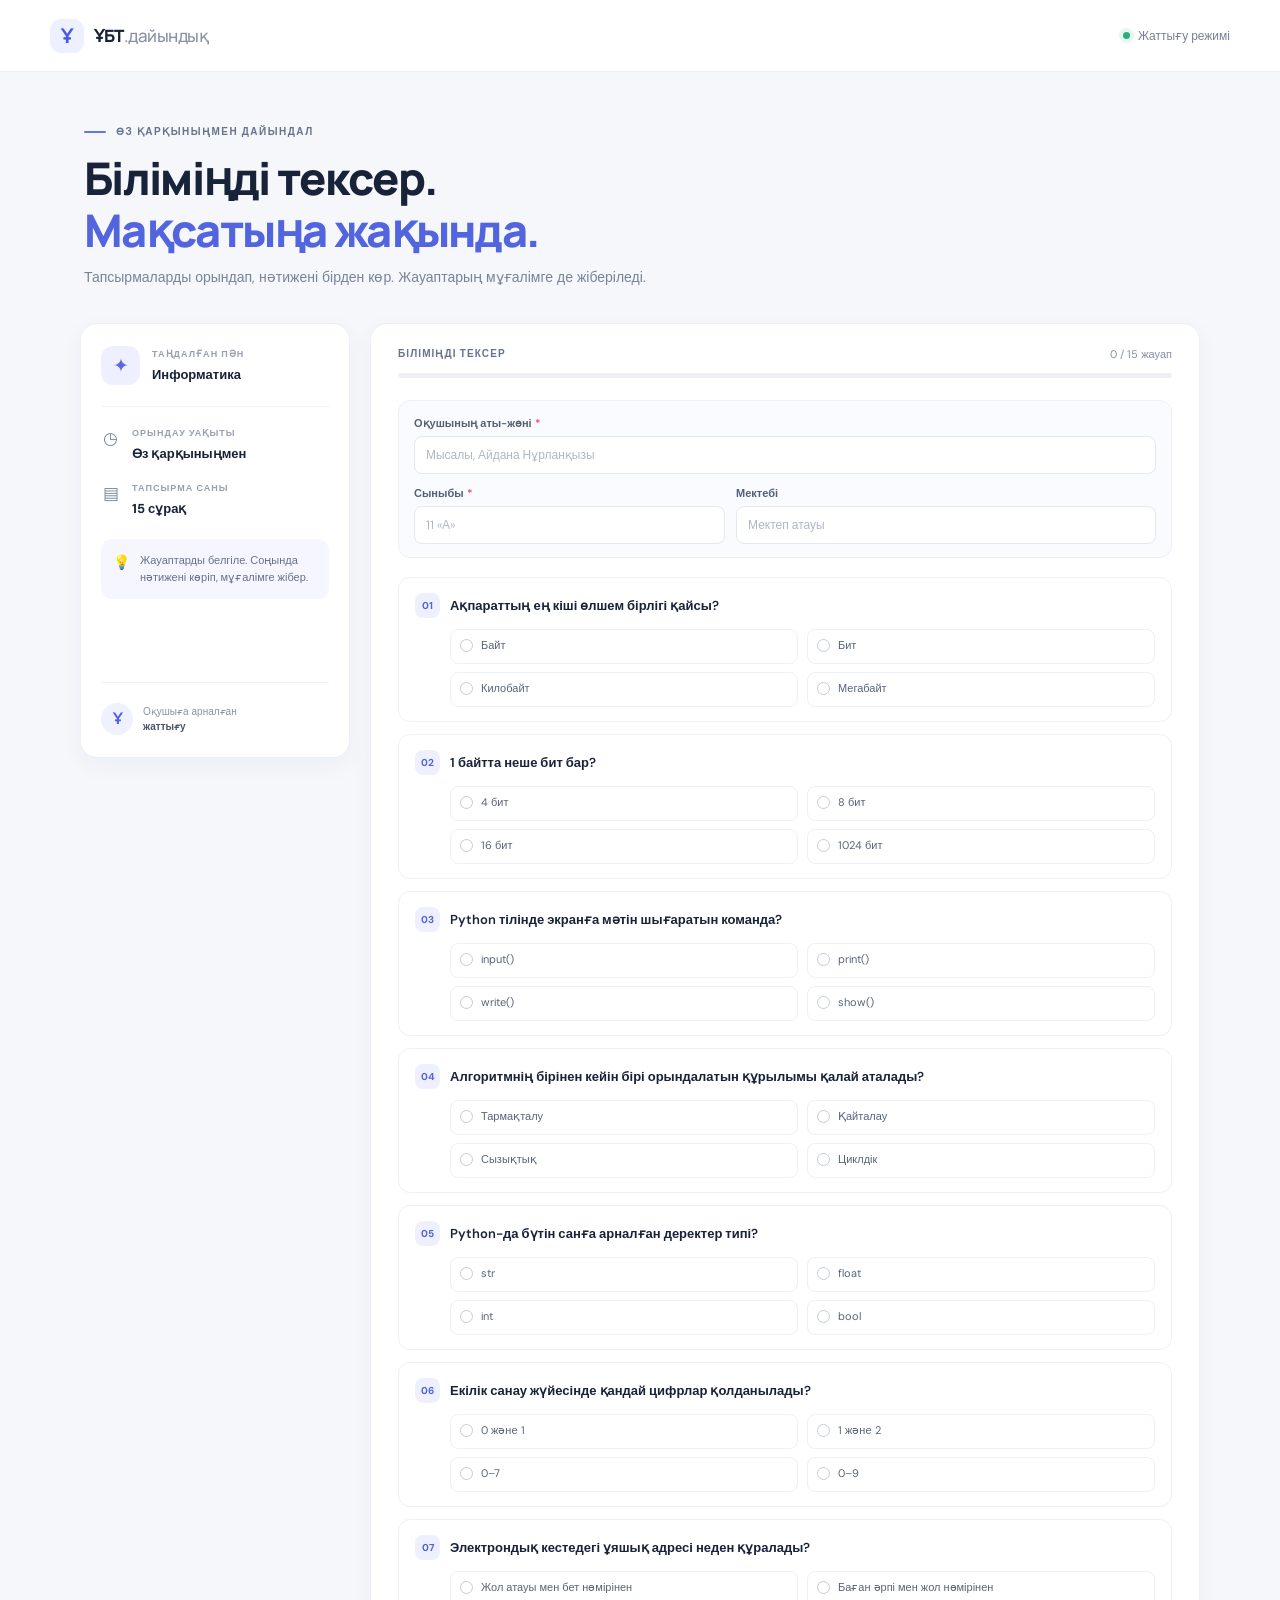
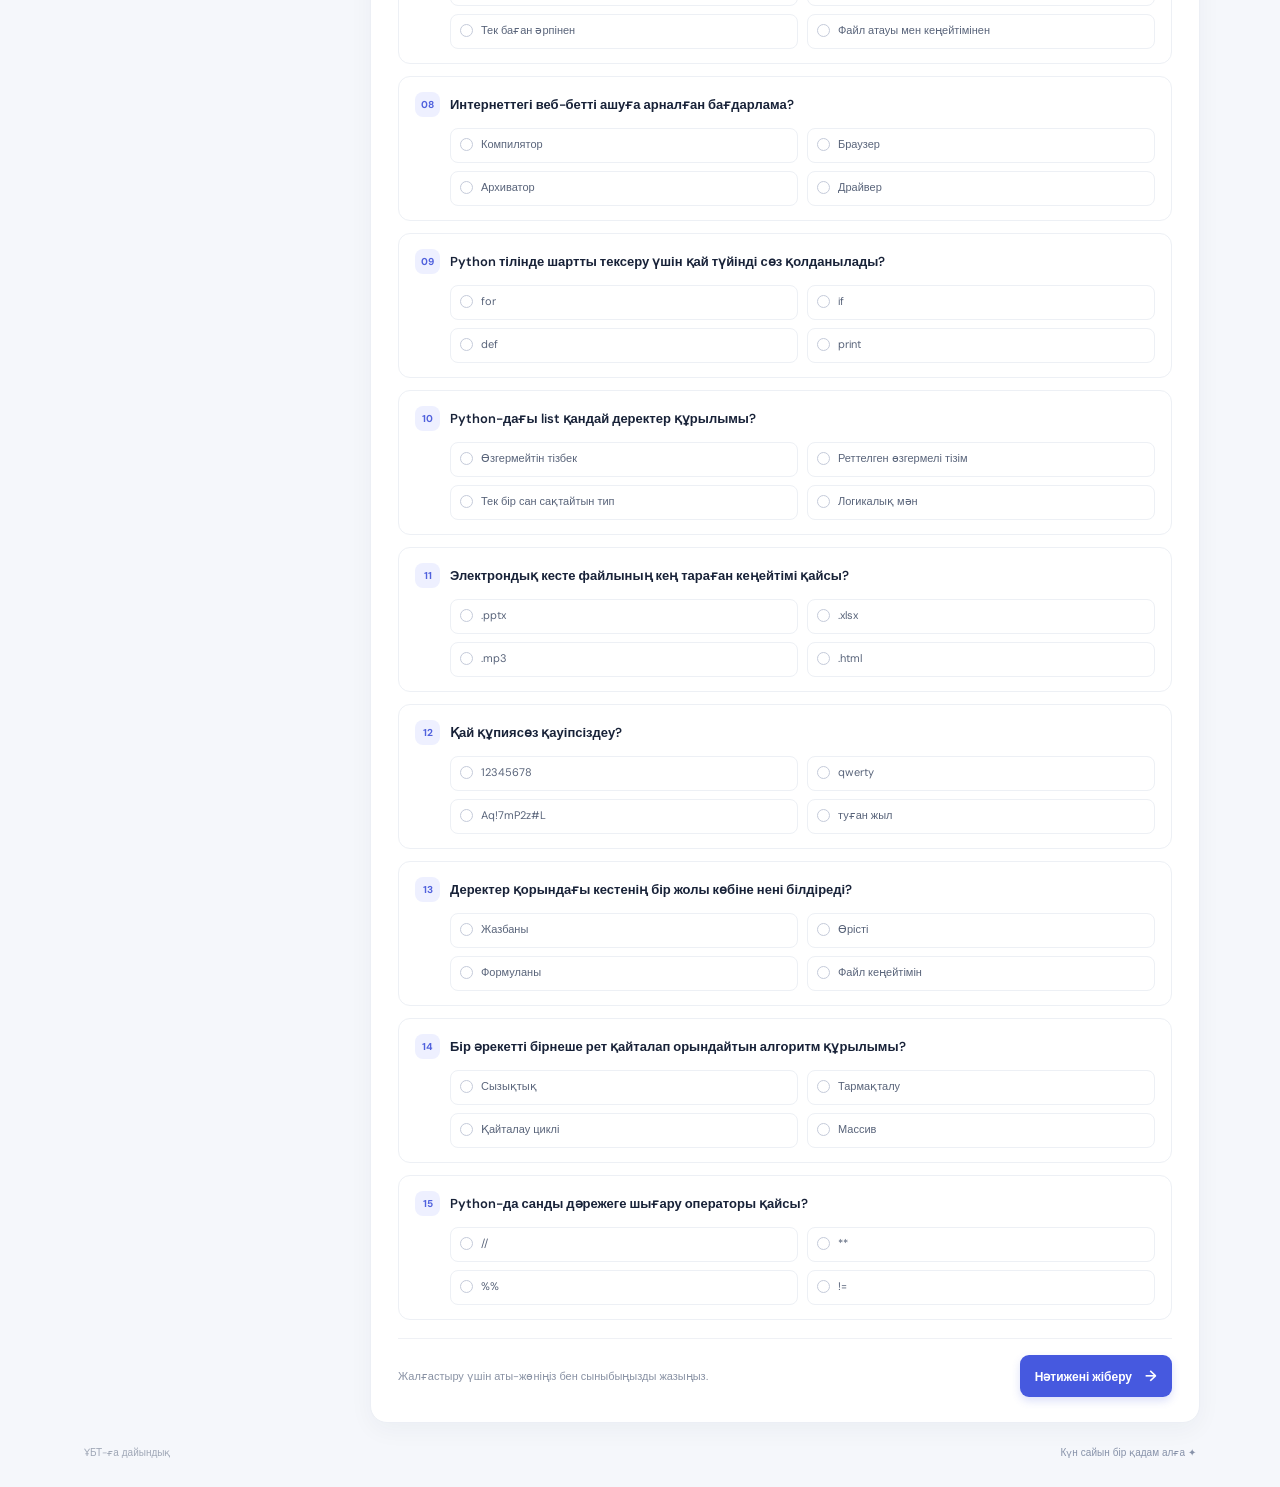
==== index.html @ e663b614 "Add files via upload" ====
<!doctype html>
<html lang="kk">
<head>
  <meta charset="utf-8">
  <meta name="viewport" content="width=device-width, initial-scale=1">
  <meta name="theme-color" content="#f5f7fb">
  <meta name="description" content="ҰБТ-ға дайындыққа арналған онлайн жаттығу">
  <title>ҰБТ | Дайындық жаттығуы</title>
  <link rel="stylesheet" href="style.css">
</head>
<body>
  <header class="topbar">
    <a class="brand" href="#top" aria-label="Басты бет">
      <span class="brand-mark">Ұ</span><span>ҰБТ<span class="brand-light">.дайындық</span></span>
    </a>
    <div class="topbar-right"><span class="live-dot"></span> Жаттығу режимі</div>
  </header>

  <main id="top" class="page-shell">
    <section class="intro">
      <div class="eyebrow"><span class="eyebrow-line"></span> ӨЗ ҚАРҚЫНЫҢМЕН ДАЙЫНДАЛ</div>
      <h1>Біліміңді тексер.<br><span>Мақсатыңа жақында.</span></h1>
      <p>Тапсырмаларды орындап, нәтижені бірден көр. Жауаптарың мұғалімге де жіберіледі.</p>
    </section>

    <section class="workspace" aria-label="ҰБТ жаттығуы">
      <aside class="side-card">
        <div class="side-heading"><span class="subject-icon">✦</span><div><span class="small-label">ТАҢДАЛҒАН ПӘН</span><strong>Информатика</strong></div></div>
        <div class="side-rule"></div>
        <div class="test-info"><span class="info-icon">◷</span><div><span class="small-label">ОРЫНДАУ УАҚЫТЫ</span><strong>Өз қарқыныңмен</strong></div></div>
        <div class="test-info"><span class="info-icon">▤</span><div><span class="small-label">ТАПСЫРМА САНЫ</span><strong><span id="question-count">8</span> сұрақ</strong></div></div>
        <div class="side-note"><span>💡</span><p>Жауаптарды белгіле. Соңында нәтижені көріп, мұғалімге жібер.</p></div>
        <div class="side-bottom"><span class="avatar">Ұ</span><span>Оқушыға арналған<br><b>жаттығу</b></span></div>
      </aside>

      <section class="quiz-card">
        <div class="card-topline"><span class="section-tag">БІЛІМІҢДІ ТЕКСЕР</span><span id="progress-label" class="progress-label">0 / 8 жауап</span></div>
        <div class="progress-track"><div id="progress-bar" class="progress-fill"></div></div>

        <div id="student-fields" class="student-fields">
          <label>Оқушының аты-жөні <span>*</span><input id="student-name" type="text" autocomplete="name" placeholder="Мысалы, Айдана Нұрланқызы" required></label>
          <div class="field-row">
            <label>Сыныбы <span>*</span><input id="student-class" type="text" placeholder="11 «А»" required></label>
            <label>Мектебі<input id="student-school" type="text" placeholder="Мектеп атауы"></label>
          </div>
        </div>

        <div id="questions" class="questions"></div>

        <!-- Spam honeypot: keep hidden from real visitors. -->
        <label class="honey" aria-hidden="true">Бұл өрісті толтырмаңыз<input id="website" type="text" tabindex="-1" autocomplete="off"></label>

        <div id="submit-area" class="submit-area">
          <p id="form-message" class="form-message" role="status">Жалғастыру үшін аты-жөніңіз бен сыныбыңызды жазыңыз.</p>
          <button id="submit-button" class="submit-button" type="button">Нәтижені жіберу <span>→</span></button>
        </div>
        <div id="result" class="result" hidden></div>
      </section>
    </section>
    <footer><span>ҰБТ-ға дайындық</span><span>Күн сайын бір қадам алға ✦</span></footer>
  </main>
  <script src="app.js"></script>
</body>
</html>
---- style.css ----
@import url('https://fonts.googleapis.com/css2?family=DM+Sans:wght@400;500;600;700&family=Manrope:wght@400;500;600;700;800&display=swap');
:root{--ink:#182238;--muted:#788298;--blue:#4659df;--blue-dark:#3548c8;--line:#e8ebf2;--paper:#fff;--bg:#f5f7fb;--green:#14865e;--red:#d2505a}
*{box-sizing:border-box}html{scroll-behavior:smooth}body{margin:0;background:var(--bg);color:var(--ink);font-family:'DM Sans',Arial,sans-serif;font-size:14px}.topbar{height:72px;padding:0 max(30px,calc((100% - 1180px)/2));display:flex;align-items:center;justify-content:space-between;background:#fff;border-bottom:1px solid #edf0f5}.brand{display:flex;align-items:center;gap:10px;color:var(--ink);text-decoration:none;font:800 17px Manrope,sans-serif;letter-spacing:-.5px}.brand-mark{width:34px;height:34px;display:grid;place-items:center;border-radius:11px;background:#edf0ff;color:var(--blue);font-size:19px}.brand-light{font-weight:500;color:#8790a3}.topbar-right{color:#778197;font-size:12px;display:flex;align-items:center;gap:8px}.live-dot{height:7px;width:7px;border-radius:50%;background:#28af7d;box-shadow:0 0 0 4px #e7f7f0}.page-shell{max-width:1180px;margin:0 auto;padding:53px 30px 28px}.intro{margin:0 0 35px 4px}.eyebrow{font-size:10px;font-weight:700;letter-spacing:1.5px;color:#66738d;display:flex;align-items:center;gap:10px}.eyebrow-line{height:2px;width:22px;background:#6674e8;border-radius:3px}.intro h1{font:800 clamp(31px,4vw,45px)/1.15 Manrope,Arial,sans-serif;letter-spacing:-1.7px;margin:15px 0 9px}.intro h1 span{color:#5364df}.intro p{color:#798398;font-size:14px;margin:0;line-height:1.6}.workspace{display:grid;grid-template-columns:270px minmax(0,1fr);gap:20px;align-items:start}.side-card,.quiz-card{background:var(--paper);border:1px solid #eceff5;border-radius:17px;box-shadow:0 7px 24px rgba(27,41,74,.045)}.side-card{padding:22px 20px;min-height:435px;display:flex;flex-direction:column}.side-heading,.test-info{display:flex;align-items:center;gap:12px}.subject-icon{width:39px;height:39px;background:#eef0ff;color:#5868e6;display:grid;place-items:center;border-radius:12px;font-size:19px}.small-label{display:block;color:#96a0b2;font-size:9px;font-weight:700;letter-spacing:1.05px;margin-bottom:5px}.side-heading strong,.test-info strong{font-size:13px;font-weight:700}.side-rule{height:1px;background:#eff1f6;margin:21px 0 20px}.test-info{margin:0 0 20px;align-items:flex-start}.info-icon{width:19px;text-align:center;color:#7b88a2;font-size:17px}.side-note{display:flex;gap:10px;padding:13px 12px;margin-top:2px;background:#f5f6ff;border-radius:11px;color:#68718b;font-size:11px;line-height:1.55}.side-note span{font-size:14px}.side-note p{margin:0}.side-bottom{margin-top:auto;padding-top:20px;border-top:1px solid #eff1f6;display:flex;gap:10px;align-items:center;color:#8992a4;font-size:10px;line-height:1.5}.side-bottom b{color:#49536a;font-weight:600}.avatar{height:32px;width:32px;border-radius:50%;display:grid;place-items:center;background:#eff1ff;color:#5262df;font-weight:700;font-size:15px}.quiz-card{padding:23px 27px 25px}.card-topline{display:flex;justify-content:space-between;align-items:center;margin-bottom:12px}.section-tag{font-size:10px;letter-spacing:1.1px;font-weight:700;color:#66738d}.progress-label{font-size:11px;color:#8490a5}.progress-track{height:5px;border-radius:5px;background:#eef0f5;overflow:hidden;margin-bottom:22px}.progress-fill{height:100%;width:0;background:linear-gradient(90deg,#5365e5,#8d72ee);border-radius:5px;transition:width .25s ease}.student-fields{background:#fafbfe;border:1px solid #edf0f6;border-radius:12px;padding:15px 15px 13px;margin-bottom:19px;display:grid;gap:12px}.student-fields label{color:#546078;font-size:11px;font-weight:600}.student-fields label span{color:#de5362}.student-fields input{display:block;width:100%;margin-top:6px;border:1px solid #e4e8f0;border-radius:8px;background:white;padding:10px 11px;outline:none;color:var(--ink);font:12px 'DM Sans',Arial,sans-serif}.student-fields input:focus{border-color:#7e8beb;box-shadow:0 0 0 3px #eef0ff}.student-fields input::placeholder{color:#b0b7c4}.field-row{display:grid;grid-template-columns:1fr 1.35fr;gap:11px}.questions{display:grid;gap:12px}.question{border:1px solid #edf0f5;border-radius:12px;padding:15px 16px 14px;transition:border-color .16s,background .16s}.question:hover{border-color:#dce1ee}.question-head{display:flex;gap:10px;align-items:flex-start;margin-bottom:11px}.question-number{flex:0 0 25px;height:25px;border-radius:8px;background:#eef0ff;color:#5061dd;display:grid;place-items:center;font-size:10px;font-weight:700}.question-text{font-size:13px;font-weight:600;line-height:1.5;padding-top:3px}.options{display:grid;grid-template-columns:1fr 1fr;gap:8px 9px;padding-left:35px}.option{display:flex;gap:8px;align-items:flex-start;padding:8px 9px;border:1px solid #edf0f5;border-radius:8px;cursor:pointer;color:#59647a;font-size:11px;line-height:1.4;min-height:35px;transition:all .15s}.option:hover{background:#f8f9ff;border-color:#cdd3f6}.option input{appearance:none;flex:0 0 13px;width:13px;height:13px;margin:1px 0 0;border:1.5px solid #c5cbda;border-radius:50%;background:white}.option input:checked{border:4px solid #5869e3}.option:has(input:checked){color:#3546b6;background:#f3f4ff;border-color:#bfc7ff}.question.correct{border-color:#a8dbc7;background:#fbfffd}.question.wrong{border-color:#efb7bb;background:#fffdfd}.option.correct-option{border-color:#8fd0b4;background:#f0fbf6;color:#14724f}.option.wrong-option{border-color:#e8a8ad;background:#fff4f5;color:#a53c47}.explanation{padding:9px 10px;margin:10px 0 0 35px;background:#f7f8fc;border-radius:8px;color:#6a7488;font-size:11px;line-height:1.5}.submit-area{margin-top:18px;padding-top:16px;border-top:1px solid #eff1f5;display:flex;align-items:center;justify-content:space-between;gap:12px}.form-message{margin:0;color:#8992a4;font-size:11px;line-height:1.5}.form-message.error{color:var(--red)}.form-message.success{color:var(--green)}.submit-button{flex:0 0 auto;border:0;border-radius:9px;background:var(--blue);color:#fff;padding:11px 15px;font:600 12px 'DM Sans',sans-serif;cursor:pointer;box-shadow:0 4px 9px #4659df30;transition:background .15s,transform .15s}.submit-button:hover{background:var(--blue-dark);transform:translateY(-1px)}.submit-button:disabled{opacity:.55;cursor:wait;transform:none}.submit-button span{font-size:15px;margin-left:10px}.result{margin-top:18px;padding:18px;border-radius:12px;background:#f5f6ff;border:1px solid #e1e4ff}.result h2{margin:0 0 5px;font:700 17px Manrope,sans-serif}.result p{margin:0;color:#747f95;font-size:12px;line-height:1.6}.result-score{font:800 28px Manrope,sans-serif;color:#4c5ddd;margin:8px 0}.result-note{margin-top:12px!important}.honey{position:absolute;left:-10000px;width:1px;height:1px;overflow:hidden}footer{display:flex;justify-content:space-between;color:#a0a8b7;font-size:10px;padding:23px 4px 0}footer span:last-child{color:#8792a9}
@media(max-width:800px){.page-shell{padding:37px 20px 24px}.workspace{grid-template-columns:1fr}.side-card{min-height:0;display:grid;grid-template-columns:1fr 1fr;gap:14px;padding:17px}.side-heading{grid-column:1/-1}.side-rule,.side-note,.side-bottom{display:none}.test-info{margin:0}.quiz-card{padding:20px}}
@media(max-width:520px){.topbar{height:62px;padding:0 18px}.brand{font-size:15px}.topbar-right{font-size:10px}.page-shell{padding:31px 14px 20px}.intro{margin:0 2px 25px}.intro h1{font-size:34px}.intro p{font-size:12px}.workspace{gap:13px}.side-card{padding:14px;gap:11px}.small-label{font-size:8px}.side-heading strong,.test-info strong{font-size:11px}.quiz-card{padding:17px 14px}.student-fields{padding:12px}.field-row{grid-template-columns:1fr 1fr}.question{padding:12px}.question-text{font-size:12px}.options{grid-template-columns:1fr;padding-left:0}.option{min-height:32px}.submit-area{align-items:stretch;flex-direction:column}.submit-button{width:100%}footer{font-size:9px}}
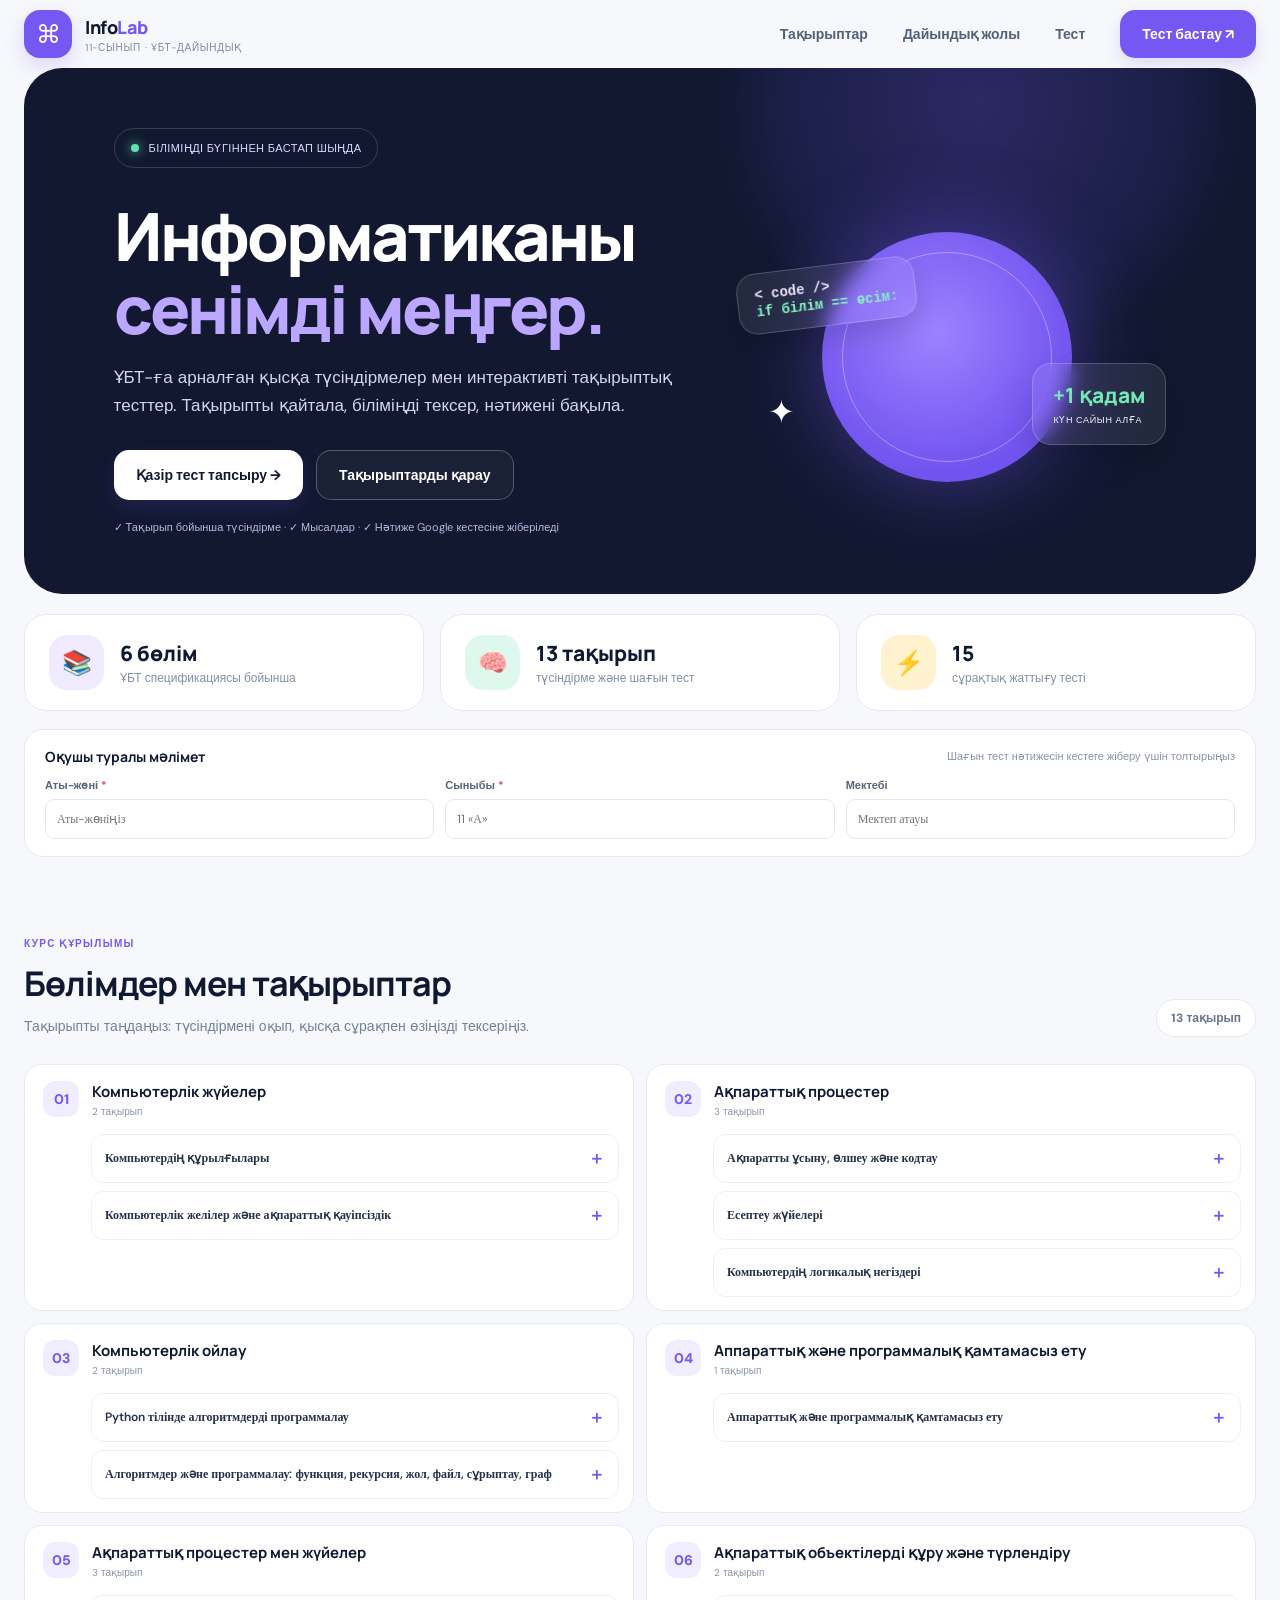
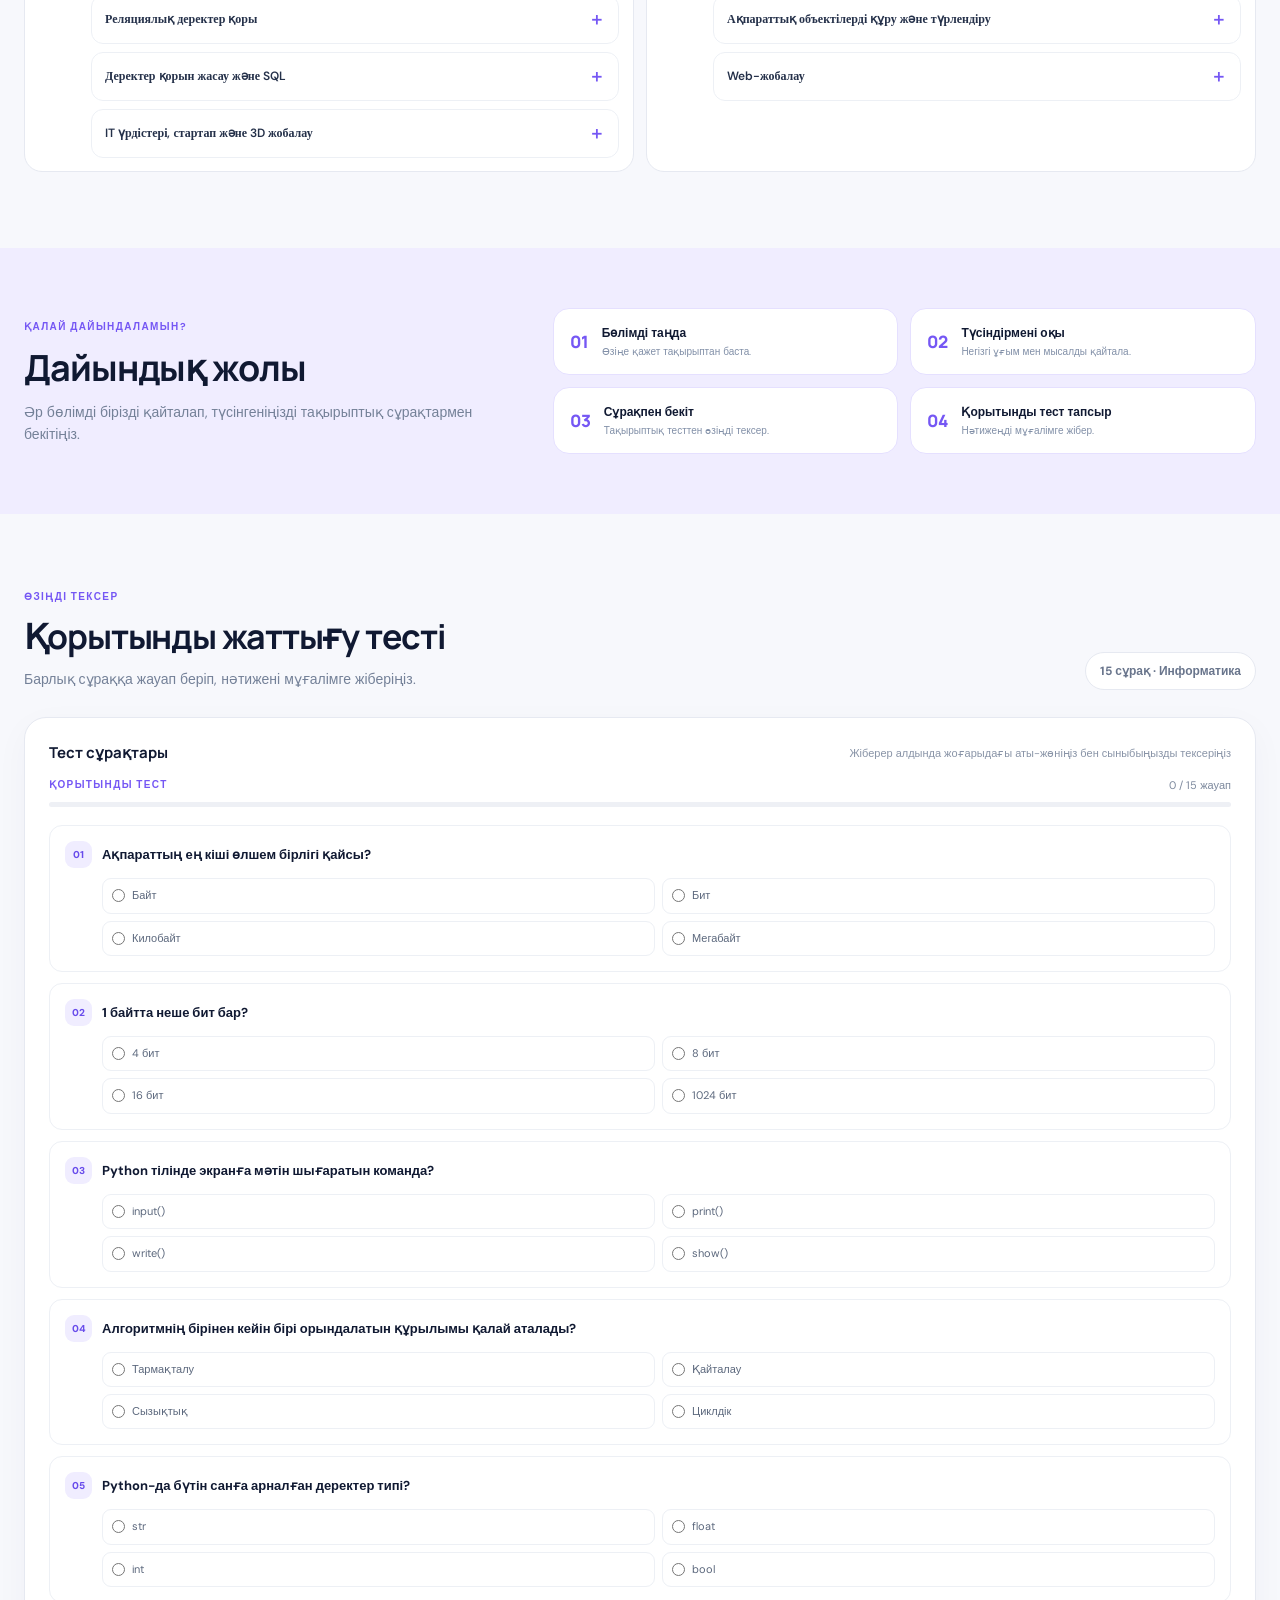
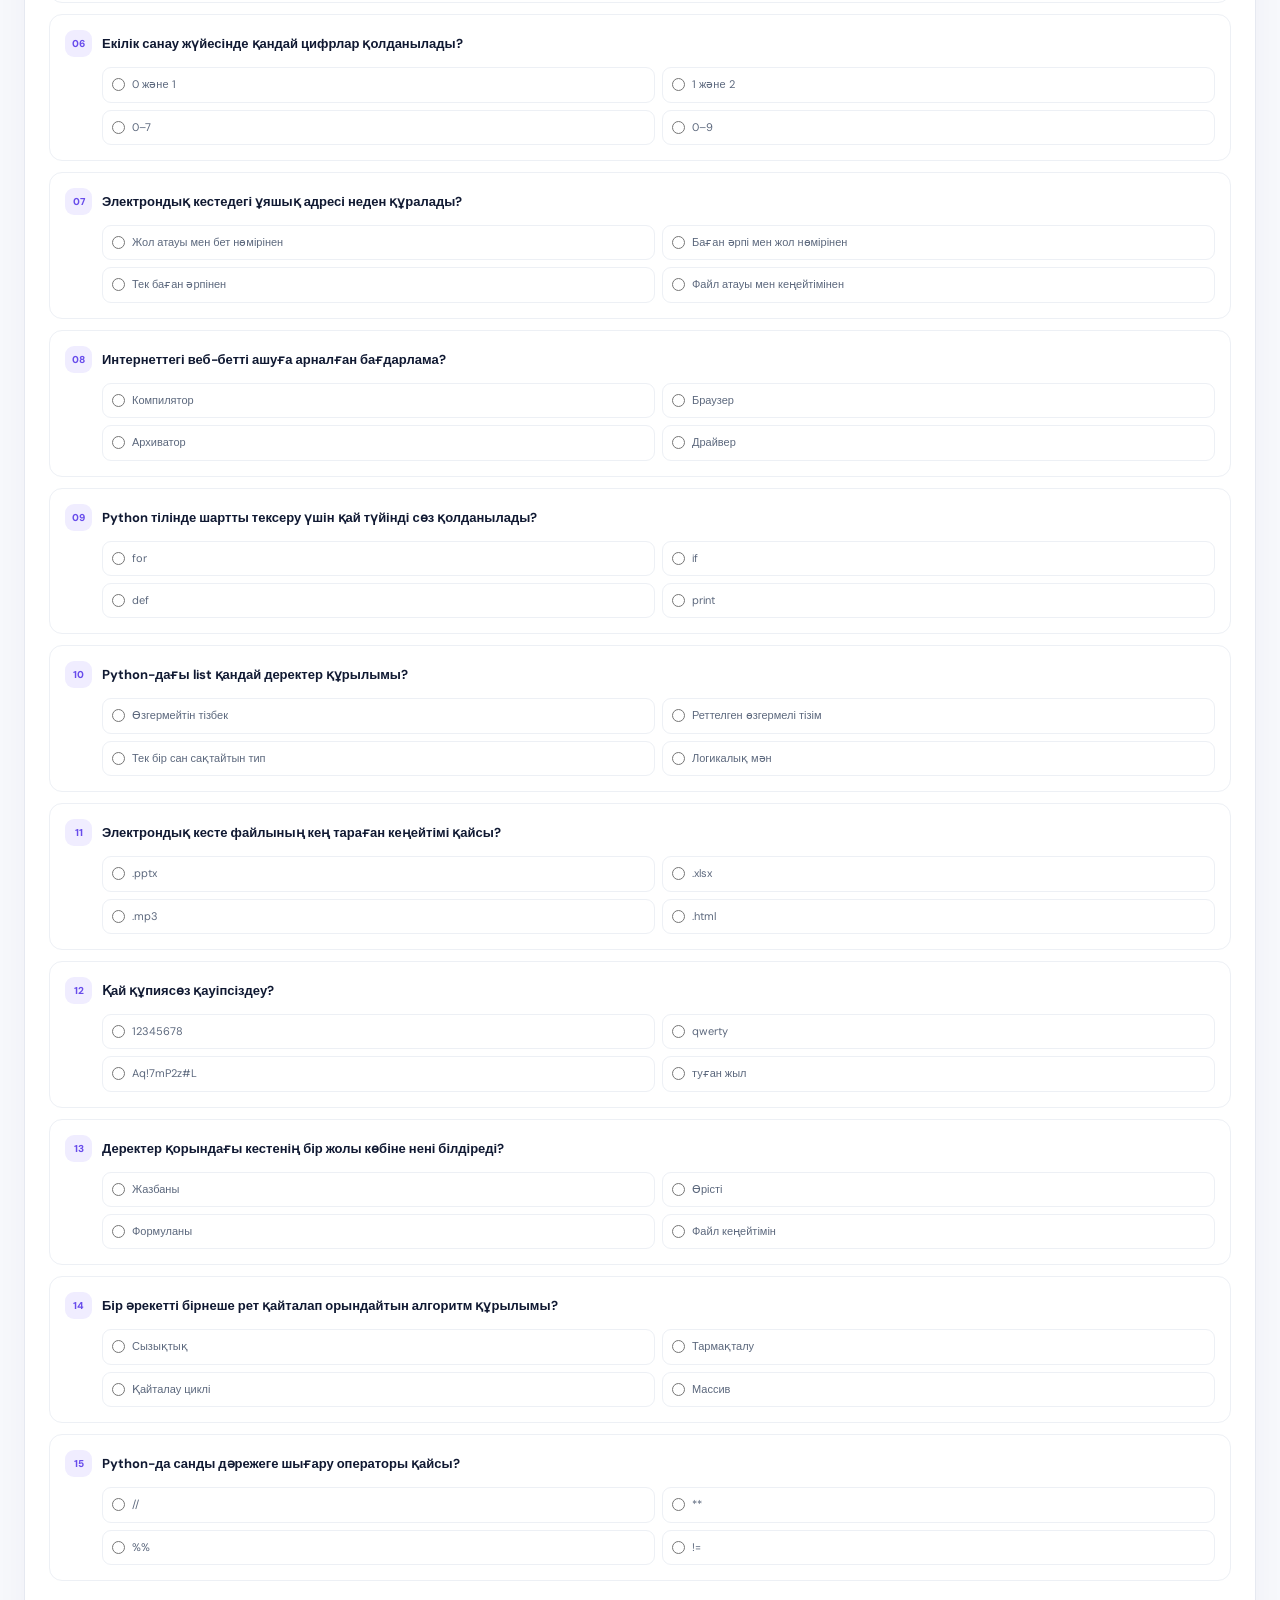
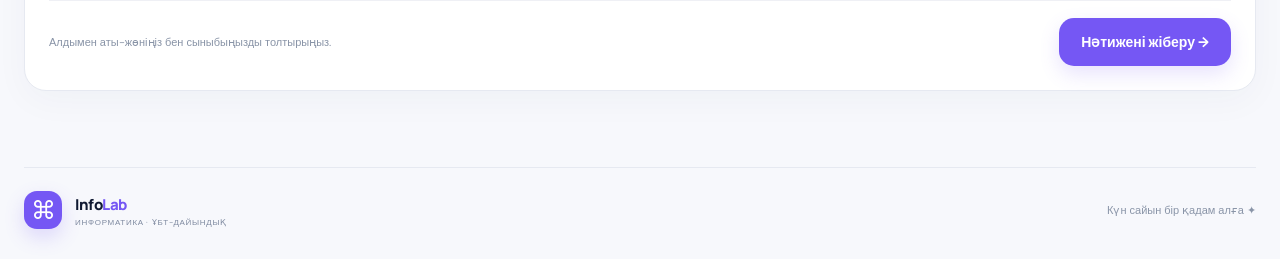
==== commit 72b6d748: "Add files via upload" ====
--- a/index.html
+++ b/index.html
@@ -1,64 +1,45 @@
 <!doctype html>
 <html lang="kk">
 <head>
-  <meta charset="utf-8">
-  <meta name="viewport" content="width=device-width, initial-scale=1">
-  <meta name="theme-color" content="#f5f7fb">
-  <meta name="description" content="ҰБТ-ға дайындыққа арналған онлайн жаттығу">
-  <title>ҰБТ | Дайындық жаттығуы</title>
-  <link rel="stylesheet" href="style.css">
+  <meta charset="utf-8"><meta name="viewport" content="width=device-width, initial-scale=1">
+  <meta name="theme-color" content="#f7f8fc"><meta name="description" content="Информатика пәнінен ҰБТ-ға дайындық">
+  <title>InfoLab — Информатика ҰБТ</title><link rel="stylesheet" href="style.css">
 </head>
 <body>
-  <header class="topbar">
-    <a class="brand" href="#top" aria-label="Басты бет">
-      <span class="brand-mark">Ұ</span><span>ҰБТ<span class="brand-light">.дайындық</span></span>
-    </a>
-    <div class="topbar-right"><span class="live-dot"></span> Жаттығу режимі</div>
+  <header class="header" id="top">
+    <a class="brand" href="#top"><span class="brand-icon">⌘</span><span><b>Info<span>Lab</span></b><small>11-СЫНЫП · ҰБТ-ДАЙЫНДЫҚ</small></span></a>
+    <nav><a href="#topics">Тақырыптар</a><a href="#path">Дайындық жолы</a><a href="#test">Тест</a><a class="nav-cta" href="#test">Тест бастау ↗</a></nav>
+    <button class="menu-toggle" id="menu-toggle" aria-label="Мәзірді ашу">☰</button>
   </header>
 
-  <main id="top" class="page-shell">
-    <section class="intro">
-      <div class="eyebrow"><span class="eyebrow-line"></span> ӨЗ ҚАРҚЫНЫҢМЕН ДАЙЫНДАЛ</div>
-      <h1>Біліміңді тексер.<br><span>Мақсатыңа жақында.</span></h1>
-      <p>Тапсырмаларды орындап, нәтижені бірден көр. Жауаптарың мұғалімге де жіберіледі.</p>
+  <main>
+    <section class="hero wrap">
+      <div class="hero-copy"><span class="badge"><i></i> БІЛІМІҢДІ БҮГІННЕН БАСТАП ШЫҢДА</span>
+        <h1>Информатиканы<br><em>сенімді меңгер.</em></h1>
+        <p>ҰБТ-ға арналған қысқа түсіндірмелер мен интерактивті тақырыптық тесттер. Тақырыпты қайтала, біліміңді тексер, нәтижені бақыла.</p>
+        <div class="hero-actions"><a class="button primary" href="#test">Қазір тест тапсыру →</a><a class="button secondary" href="#topics">Тақырыптарды қарау</a></div>
+        <div class="hero-notes">✓ Тақырып бойынша түсіндірме · ✓ Мысалдар · ✓ Нәтиже Google кестесіне жіберіледі</div>
+      </div>
+      <div class="hero-art" aria-hidden="true"><div class="orbit"></div><div class="code-chip">&lt; code /&gt;<br><span>if білім == өсім:</span></div><div class="step-chip"><b>+1 қадам</b><small>КҮН САЙЫН АЛҒА</small></div><div class="spark">✦</div></div>
     </section>
 
-    <section class="workspace" aria-label="ҰБТ жаттығуы">
-      <aside class="side-card">
-        <div class="side-heading"><span class="subject-icon">✦</span><div><span class="small-label">ТАҢДАЛҒАН ПӘН</span><strong>Информатика</strong></div></div>
-        <div class="side-rule"></div>
-        <div class="test-info"><span class="info-icon">◷</span><div><span class="small-label">ОРЫНДАУ УАҚЫТЫ</span><strong>Өз қарқыныңмен</strong></div></div>
-        <div class="test-info"><span class="info-icon">▤</span><div><span class="small-label">ТАПСЫРМА САНЫ</span><strong><span id="question-count">8</span> сұрақ</strong></div></div>
-        <div class="side-note"><span>💡</span><p>Жауаптарды белгіле. Соңында нәтижені көріп, мұғалімге жібер.</p></div>
-        <div class="side-bottom"><span class="avatar">Ұ</span><span>Оқушыға арналған<br><b>жаттығу</b></span></div>
-      </aside>
+    <section class="stats wrap" aria-label="Курс туралы"><div class="stat"><span class="stat-icon violet">📚</span><div><b>6 бөлім</b><small>ҰБТ спецификациясы бойынша</small></div></div><div class="stat"><span class="stat-icon green">🧠</span><div><b>13 тақырып</b><small>түсіндірме және шағын тест</small></div></div><div class="stat"><span class="stat-icon yellow">⚡</span><div><b id="question-count">15</b><small>сұрақтық жаттығу тесті</small></div></div></section>
 
-      <section class="quiz-card">
-        <div class="card-topline"><span class="section-tag">БІЛІМІҢДІ ТЕКСЕР</span><span id="progress-label" class="progress-label">0 / 8 жауап</span></div>
-        <div class="progress-track"><div id="progress-bar" class="progress-fill"></div></div>
+    <section class="student-strip wrap"><div class="student-strip-head"><b>Оқушы туралы мәлімет</b><span>Шағын тест нәтижесін кестеге жіберу үшін толтырыңыз</span></div><div id="student-fields" class="student-fields"><label>Аты-жөні <i>*</i><input id="student-name" type="text" placeholder="Аты-жөніңіз"></label><label>Сыныбы <i>*</i><input id="student-class" type="text" placeholder="11 «А»"></label><label>Мектебі<input id="student-school" type="text" placeholder="Мектеп атауы"></label></div></section>
 
-        <div id="student-fields" class="student-fields">
-          <label>Оқушының аты-жөні <span>*</span><input id="student-name" type="text" autocomplete="name" placeholder="Мысалы, Айдана Нұрланқызы" required></label>
-          <div class="field-row">
-            <label>Сыныбы <span>*</span><input id="student-class" type="text" placeholder="11 «А»" required></label>
-            <label>Мектебі<input id="student-school" type="text" placeholder="Мектеп атауы"></label>
-          </div>
-        </div>
+    <section class="section wrap" id="topics"><div class="section-head"><div><span class="kicker">КУРС ҚҰРЫЛЫМЫ</span><h2>Бөлімдер мен тақырыптар</h2><p>Тақырыпты таңдаңыз: түсіндірмені оқып, қысқа сұрақпен өзіңізді тексеріңіз.</p></div><span class="topic-count">13 тақырып</span></div><div id="topic-list" class="topic-list"></div></section>
 
-        <div id="questions" class="questions"></div>
+    <section class="path-section" id="path"><div class="wrap path-inner"><div><span class="kicker">ҚАЛАЙ ДАЙЫНДАЛАМЫН?</span><h2>Дайындық жолы</h2><p>Әр бөлімді бірізді қайталап, түсінгеніңізді тақырыптық сұрақтармен бекітіңіз.</p></div><ol class="path-steps"><li><b>01</b><span><strong>Бөлімді таңда</strong><small>Өзіңе қажет тақырыптан баста.</small></span></li><li><b>02</b><span><strong>Түсіндірмені оқы</strong><small>Негізгі ұғым мен мысалды қайтала.</small></span></li><li><b>03</b><span><strong>Сұрақпен бекіт</strong><small>Тақырыптық тесттен өзіңді тексер.</small></span></li><li><b>04</b><span><strong>Қорытынды тест тапсыр</strong><small>Нәтижеңді мұғалімге жібер.</small></span></li></ol></div></section>
 
-        <!-- Spam honeypot: keep hidden from real visitors. -->
-        <label class="honey" aria-hidden="true">Бұл өрісті толтырмаңыз<input id="website" type="text" tabindex="-1" autocomplete="off"></label>
-
-        <div id="submit-area" class="submit-area">
-          <p id="form-message" class="form-message" role="status">Жалғастыру үшін аты-жөніңіз бен сыныбыңызды жазыңыз.</p>
-          <button id="submit-button" class="submit-button" type="button">Нәтижені жіберу <span>→</span></button>
-        </div>
-        <div id="result" class="result" hidden></div>
-      </section>
+    <section class="section wrap test-section" id="test"><div class="section-head"><div><span class="kicker">ӨЗІҢДІ ТЕКСЕР</span><h2>Қорытынды жаттығу тесті</h2><p>Барлық сұраққа жауап беріп, нәтижені мұғалімге жіберіңіз.</p></div><span class="topic-count">15 сұрақ · Информатика</span></div>
+      <div class="quiz-card"><div class="quiz-top"><b>Тест сұрақтары</b><span>Жіберер алдында жоғарыдағы аты-жөніңіз бен сыныбыңызды тексеріңіз</span></div>
+        <div class="quiz-meta"><span class="kicker">ҚОРЫТЫНДЫ ТЕСТ</span><span id="progress-label" class="progress-label">0 / 15 жауап</span></div><div class="progress-track"><div id="progress-bar" class="progress-fill"></div></div>
+        <div id="questions" class="questions"></div><label class="honey" aria-hidden="true">Leave empty<input id="website" type="text" tabindex="-1" autocomplete="off"></label>
+        <div id="submit-area" class="submit-area"><p id="form-message" class="form-message" role="status">Алдымен аты-жөніңіз бен сыныбыңызды толтырыңыз.</p><button id="submit-button" class="button primary" type="button">Нәтижені жіберу →</button></div><div id="result" class="result" hidden></div>
+      </div>
     </section>
-    <footer><span>ҰБТ-ға дайындық</span><span>Күн сайын бір қадам алға ✦</span></footer>
   </main>
-  <script src="app.js"></script>
+  <footer class="wrap footer"><a class="brand" href="#top"><span class="brand-icon">⌘</span><span><b>Info<span>Lab</span></b><small>ИНФОРМАТИКА · ҰБТ-ДАЙЫНДЫҚ</small></span></a><span>Күн сайын бір қадам алға ✦</span></footer>
+  <script src="app.js"></script><script src="topics.js"></script>
 </body>
 </html>
--- a/style.css
+++ b/style.css
@@ -1,5 +1,6 @@
 @import url('https://fonts.googleapis.com/css2?family=DM+Sans:wght@400;500;600;700&family=Manrope:wght@400;500;600;700;800&display=swap');
-:root{--ink:#182238;--muted:#788298;--blue:#4659df;--blue-dark:#3548c8;--line:#e8ebf2;--paper:#fff;--bg:#f5f7fb;--green:#14865e;--red:#d2505a}
-*{box-sizing:border-box}html{scroll-behavior:smooth}body{margin:0;background:var(--bg);color:var(--ink);font-family:'DM Sans',Arial,sans-serif;font-size:14px}.topbar{height:72px;padding:0 max(30px,calc((100% - 1180px)/2));display:flex;align-items:center;justify-content:space-between;background:#fff;border-bottom:1px solid #edf0f5}.brand{display:flex;align-items:center;gap:10px;color:var(--ink);text-decoration:none;font:800 17px Manrope,sans-serif;letter-spacing:-.5px}.brand-mark{width:34px;height:34px;display:grid;place-items:center;border-radius:11px;background:#edf0ff;color:var(--blue);font-size:19px}.brand-light{font-weight:500;color:#8790a3}.topbar-right{color:#778197;font-size:12px;display:flex;align-items:center;gap:8px}.live-dot{height:7px;width:7px;border-radius:50%;background:#28af7d;box-shadow:0 0 0 4px #e7f7f0}.page-shell{max-width:1180px;margin:0 auto;padding:53px 30px 28px}.intro{margin:0 0 35px 4px}.eyebrow{font-size:10px;font-weight:700;letter-spacing:1.5px;color:#66738d;display:flex;align-items:center;gap:10px}.eyebrow-line{height:2px;width:22px;background:#6674e8;border-radius:3px}.intro h1{font:800 clamp(31px,4vw,45px)/1.15 Manrope,Arial,sans-serif;letter-spacing:-1.7px;margin:15px 0 9px}.intro h1 span{color:#5364df}.intro p{color:#798398;font-size:14px;margin:0;line-height:1.6}.workspace{display:grid;grid-template-columns:270px minmax(0,1fr);gap:20px;align-items:start}.side-card,.quiz-card{background:var(--paper);border:1px solid #eceff5;border-radius:17px;box-shadow:0 7px 24px rgba(27,41,74,.045)}.side-card{padding:22px 20px;min-height:435px;display:flex;flex-direction:column}.side-heading,.test-info{display:flex;align-items:center;gap:12px}.subject-icon{width:39px;height:39px;background:#eef0ff;color:#5868e6;display:grid;place-items:center;border-radius:12px;font-size:19px}.small-label{display:block;color:#96a0b2;font-size:9px;font-weight:700;letter-spacing:1.05px;margin-bottom:5px}.side-heading strong,.test-info strong{font-size:13px;font-weight:700}.side-rule{height:1px;background:#eff1f6;margin:21px 0 20px}.test-info{margin:0 0 20px;align-items:flex-start}.info-icon{width:19px;text-align:center;color:#7b88a2;font-size:17px}.side-note{display:flex;gap:10px;padding:13px 12px;margin-top:2px;background:#f5f6ff;border-radius:11px;color:#68718b;font-size:11px;line-height:1.55}.side-note span{font-size:14px}.side-note p{margin:0}.side-bottom{margin-top:auto;padding-top:20px;border-top:1px solid #eff1f6;display:flex;gap:10px;align-items:center;color:#8992a4;font-size:10px;line-height:1.5}.side-bottom b{color:#49536a;font-weight:600}.avatar{height:32px;width:32px;border-radius:50%;display:grid;place-items:center;background:#eff1ff;color:#5262df;font-weight:700;font-size:15px}.quiz-card{padding:23px 27px 25px}.card-topline{display:flex;justify-content:space-between;align-items:center;margin-bottom:12px}.section-tag{font-size:10px;letter-spacing:1.1px;font-weight:700;color:#66738d}.progress-label{font-size:11px;color:#8490a5}.progress-track{height:5px;border-radius:5px;background:#eef0f5;overflow:hidden;margin-bottom:22px}.progress-fill{height:100%;width:0;background:linear-gradient(90deg,#5365e5,#8d72ee);border-radius:5px;transition:width .25s ease}.student-fields{background:#fafbfe;border:1px solid #edf0f6;border-radius:12px;padding:15px 15px 13px;margin-bottom:19px;display:grid;gap:12px}.student-fields label{color:#546078;font-size:11px;font-weight:600}.student-fields label span{color:#de5362}.student-fields input{display:block;width:100%;margin-top:6px;border:1px solid #e4e8f0;border-radius:8px;background:white;padding:10px 11px;outline:none;color:var(--ink);font:12px 'DM Sans',Arial,sans-serif}.student-fields input:focus{border-color:#7e8beb;box-shadow:0 0 0 3px #eef0ff}.student-fields input::placeholder{color:#b0b7c4}.field-row{display:grid;grid-template-columns:1fr 1.35fr;gap:11px}.questions{display:grid;gap:12px}.question{border:1px solid #edf0f5;border-radius:12px;padding:15px 16px 14px;transition:border-color .16s,background .16s}.question:hover{border-color:#dce1ee}.question-head{display:flex;gap:10px;align-items:flex-start;margin-bottom:11px}.question-number{flex:0 0 25px;height:25px;border-radius:8px;background:#eef0ff;color:#5061dd;display:grid;place-items:center;font-size:10px;font-weight:700}.question-text{font-size:13px;font-weight:600;line-height:1.5;padding-top:3px}.options{display:grid;grid-template-columns:1fr 1fr;gap:8px 9px;padding-left:35px}.option{display:flex;gap:8px;align-items:flex-start;padding:8px 9px;border:1px solid #edf0f5;border-radius:8px;cursor:pointer;color:#59647a;font-size:11px;line-height:1.4;min-height:35px;transition:all .15s}.option:hover{background:#f8f9ff;border-color:#cdd3f6}.option input{appearance:none;flex:0 0 13px;width:13px;height:13px;margin:1px 0 0;border:1.5px solid #c5cbda;border-radius:50%;background:white}.option input:checked{border:4px solid #5869e3}.option:has(input:checked){color:#3546b6;background:#f3f4ff;border-color:#bfc7ff}.question.correct{border-color:#a8dbc7;background:#fbfffd}.question.wrong{border-color:#efb7bb;background:#fffdfd}.option.correct-option{border-color:#8fd0b4;background:#f0fbf6;color:#14724f}.option.wrong-option{border-color:#e8a8ad;background:#fff4f5;color:#a53c47}.explanation{padding:9px 10px;margin:10px 0 0 35px;background:#f7f8fc;border-radius:8px;color:#6a7488;font-size:11px;line-height:1.5}.submit-area{margin-top:18px;padding-top:16px;border-top:1px solid #eff1f5;display:flex;align-items:center;justify-content:space-between;gap:12px}.form-message{margin:0;color:#8992a4;font-size:11px;line-height:1.5}.form-message.error{color:var(--red)}.form-message.success{color:var(--green)}.submit-button{flex:0 0 auto;border:0;border-radius:9px;background:var(--blue);color:#fff;padding:11px 15px;font:600 12px 'DM Sans',sans-serif;cursor:pointer;box-shadow:0 4px 9px #4659df30;transition:background .15s,transform .15s}.submit-button:hover{background:var(--blue-dark);transform:translateY(-1px)}.submit-button:disabled{opacity:.55;cursor:wait;transform:none}.submit-button span{font-size:15px;margin-left:10px}.result{margin-top:18px;padding:18px;border-radius:12px;background:#f5f6ff;border:1px solid #e1e4ff}.result h2{margin:0 0 5px;font:700 17px Manrope,sans-serif}.result p{margin:0;color:#747f95;font-size:12px;line-height:1.6}.result-score{font:800 28px Manrope,sans-serif;color:#4c5ddd;margin:8px 0}.result-note{margin-top:12px!important}.honey{position:absolute;left:-10000px;width:1px;height:1px;overflow:hidden}footer{display:flex;justify-content:space-between;color:#a0a8b7;font-size:10px;padding:23px 4px 0}footer span:last-child{color:#8792a9}
-@media(max-width:800px){.page-shell{padding:37px 20px 24px}.workspace{grid-template-columns:1fr}.side-card{min-height:0;display:grid;grid-template-columns:1fr 1fr;gap:14px;padding:17px}.side-heading{grid-column:1/-1}.side-rule,.side-note,.side-bottom{display:none}.test-info{margin:0}.quiz-card{padding:20px}}
-@media(max-width:520px){.topbar{height:62px;padding:0 18px}.brand{font-size:15px}.topbar-right{font-size:10px}.page-shell{padding:31px 14px 20px}.intro{margin:0 2px 25px}.intro h1{font-size:34px}.intro p{font-size:12px}.workspace{gap:13px}.side-card{padding:14px;gap:11px}.small-label{font-size:8px}.side-heading strong,.test-info strong{font-size:11px}.quiz-card{padding:17px 14px}.student-fields{padding:12px}.field-row{grid-template-columns:1fr 1fr}.question{padding:12px}.question-text{font-size:12px}.options{grid-template-columns:1fr;padding-left:0}.option{min-height:32px}.submit-area{align-items:stretch;flex-direction:column}.submit-button{width:100%}footer{font-size:9px}}
+:root{--ink:#101932;--muted:#66738b;--purple:#7557f4;--lav:#bba7ff;--line:#e6e9f1;--paper:#fff;--bg:#f7f8fc;--green:#63e0ad;--navy:#11182f}*{box-sizing:border-box}html{scroll-behavior:smooth;scroll-padding-top:85px}body{margin:0;background:var(--bg);color:var(--ink);font:14px 'DM Sans',Arial,sans-serif}.wrap{width:min(1250px,calc(100% - 48px));margin:0 auto}.header{width:min(1250px,calc(100% - 48px));height:68px;margin:auto;display:flex;align-items:center;justify-content:space-between}.brand{display:flex;align-items:center;gap:13px;text-decoration:none;color:var(--ink)}.brand-icon{width:48px;height:48px;border-radius:16px;background:var(--purple);color:white;display:grid;place-items:center;font-size:25px;box-shadow:0 8px 20px #7557f433}.brand b{font:800 18px Manrope,sans-serif;letter-spacing:-.5px}.brand b span{color:var(--purple)}.brand small{display:block;color:#7f8aa0;font-size:10px;letter-spacing:.7px;margin-top:2px}.header nav{display:flex;align-items:center;gap:35px}.header nav a{font-weight:700;color:#536078;text-decoration:none}.header nav a:hover{color:var(--purple)}.header nav .nav-cta{color:#fff;background:var(--purple);padding:15px 22px;border-radius:15px;box-shadow:0 7px 16px #7557f42c}.menu-toggle{display:none;border:0;background:none;font-size:23px}.hero{min-height:475px;border-radius:38px;background:var(--navy);color:white;display:grid;grid-template-columns:1.15fr .85fr;align-items:center;padding:60px 7%;position:relative;overflow:hidden}.hero:before{content:'';position:absolute;width:530px;height:530px;border-radius:50%;background:radial-gradient(circle,#6248c955 0,#4239a533 53%,transparent 70%);right:1%;top:-230px}.hero-copy{position:relative;z-index:1;max-width:690px}.badge{display:inline-flex;align-items:center;gap:10px;border:1px solid #ffffff2a;color:#d4ddff;border-radius:30px;padding:12px 16px;font-size:11px;letter-spacing:.4px}.badge i{width:8px;height:8px;border-radius:50%;background:var(--green);box-shadow:0 0 11px var(--green)}h1,h2{font-family:Manrope,Arial,sans-serif}h1{font-size:clamp(43px,5.2vw,75px);line-height:1.1;letter-spacing:-3px;margin:31px 0 18px;font-weight:800}h1 em{color:var(--lav);font-style:normal}.hero-copy>p{max-width:600px;color:#d0d7ea;font-size:17px;line-height:1.65;margin:0}.hero-actions{display:flex;gap:13px;margin:30px 0 20px}.button{display:inline-flex;align-items:center;justify-content:center;text-decoration:none;border:0;border-radius:15px;padding:15px 22px;font:700 14px 'DM Sans',sans-serif;cursor:pointer;transition:transform .15s,background .15s}.button:hover{transform:translateY(-2px)}.button.primary{background:var(--purple);color:#fff;box-shadow:0 8px 20px #7557f42a}.hero .button.primary{background:#fff;color:var(--navy)}.button.secondary{color:#fff;border:1px solid #ffffff40;background:#ffffff0a}.hero-notes{font-size:11px;color:#aebce2}.hero-art{min-height:300px;position:relative;z-index:1}.orbit{position:absolute;left:23%;top:17%;width:250px;height:250px;border-radius:50%;background:radial-gradient(circle at 45% 40%,#9d82ff,#7153ef 70%);box-shadow:0 0 85px #7356f47a}.orbit:after{content:'';position:absolute;inset:20px;border-radius:50%;border:1px solid #ffffff58}.code-chip,.step-chip{position:absolute;background:#ffffff14;border:1px solid #ffffff32;backdrop-filter:blur(10px);border-radius:19px;box-shadow:0 14px 30px #0002}.code-chip{top:28%;left:4%;padding:13px 17px;color:#eee7ff;font:600 14px monospace;transform:rotate(-7deg)}.code-chip span{color:#86efc4}.step-chip{right:0;bottom:12%;padding:17px 20px}.step-chip b{display:block;color:#74e7b3;font:800 21px Manrope}.step-chip small{font-size:9px;color:#f4f4ff;letter-spacing:.7px}.spark{position:absolute;left:11%;bottom:16%;font-size:32px;color:#fff}.stats{display:grid;grid-template-columns:repeat(3,1fr);gap:16px;margin-top:20px}.stat{display:flex;align-items:center;gap:16px;padding:20px 24px;background:#fff;border:1px solid var(--line);border-radius:22px}.stat-icon{width:55px;height:55px;border-radius:18px;display:grid;place-items:center;font-size:24px}.violet{background:#f0ebff}.green{background:#def8ee}.yellow{background:#fff2cf}.stat b{display:block;font:800 21px Manrope}.stat small{display:block;color:#8290a8;margin-top:3px;font-size:12px}.section{padding:76px 0}.section-head{display:flex;align-items:end;justify-content:space-between;margin-bottom:27px}.kicker{font-size:10px;font-weight:800;letter-spacing:1.4px;color:var(--purple)}h2{font-size:34px;letter-spacing:-1.1px;margin:9px 0}.section-head p,.path-inner>div>p{margin:0;color:#748198;line-height:1.6}.topic-count{font-weight:700;color:#69758c;border:1px solid var(--line);background:#fff;padding:10px 14px;border-radius:30px;font-size:12px}.topic-list{display:grid;grid-template-columns:repeat(2,1fr);gap:12px}.topic-group{background:#fff;border:1px solid var(--line);border-radius:18px;overflow:hidden}.group-head{display:flex;align-items:center;gap:13px;padding:16px 18px}.group-no{width:36px;height:36px;flex:0 0 36px;border-radius:12px;background:#f0edff;color:var(--purple);display:grid;place-items:center;font-weight:800}.group-head h3{font:700 15px Manrope;margin:0}.group-head small{display:block;color:#8b96a9;font-size:10px;margin-top:3px}.group-topics{padding:0 14px 13px 66px;display:grid;gap:8px}.topic-item{border:1px solid #edf0f5;border-radius:12px;background:#fff;overflow:hidden}.topic-toggle{width:100%;border:0;background:none;text-align:left;padding:12px 13px;display:flex;justify-content:space-between;align-items:center;gap:10px;color:#25314a;font:600 12px 'DM Sans';cursor:pointer}.topic-toggle:hover{color:var(--purple);background:#faf9ff}.topic-toggle .arrow{color:var(--purple);font-size:17px;transition:transform .2s}.topic-item.open .arrow{transform:rotate(45deg)}.lesson{display:none;padding:0 14px 14px;border-top:1px solid #f0f1f6}.topic-item.open .lesson{display:block}.lesson p{color:#66738b;font-size:12px;line-height:1.7;margin:12px 0}.example{border-left:3px solid var(--purple);padding:10px 12px;background:#f6f4ff;border-radius:0 10px 10px 0;color:#4e4c75;font-size:11px;line-height:1.6}.mini-q{margin-top:12px;padding:12px;border-radius:12px;background:#f8f9fc}.mini-q strong{font-size:11px}.mini-options{display:grid;grid-template-columns:1fr 1fr;gap:7px;margin-top:9px}.mini-options label{font-size:11px;color:#657189;display:flex;align-items:center;gap:6px;padding:7px;border:1px solid #e8ebf2;border-radius:8px;cursor:pointer}.mini-options label:has(input:checked){border-color:#a99afa;background:#f3f0ff}.mini-check{margin-top:9px;border:0;background:#ece8ff;color:#6043db;border-radius:8px;padding:8px 11px;font-size:11px;font-weight:700;cursor:pointer}.mini-feedback{font-size:11px;margin:8px 0 0;color:#5f6c82;min-height:15px}.path-section{background:#f0edff;padding:60px 0}.path-inner{display:grid;grid-template-columns:.8fr 1.2fr;gap:60px;align-items:center}.path-inner h2{font-size:36px}.path-steps{list-style:none;margin:0;padding:0;display:grid;grid-template-columns:1fr 1fr;gap:12px}.path-steps li{display:flex;align-items:center;gap:13px;padding:16px;background:#fff;border-radius:16px;border:1px solid #e5e0ff}.path-steps li>b{color:var(--purple);font:800 17px Manrope}.path-steps strong,.path-steps small{display:block}.path-steps strong{font-size:12px}.path-steps small{color:#8290a8;font-size:10px;margin-top:4px}.test-section{padding-top:72px}.quiz-card{background:#fff;border:1px solid var(--line);border-radius:22px;padding:24px;box-shadow:0 10px 35px #27365a09}.quiz-top{display:flex;justify-content:space-between;align-items:center;margin-bottom:15px}.quiz-top b{font:700 15px Manrope}.quiz-top span{color:#8994a7;font-size:11px}.student-fields{display:grid;grid-template-columns:repeat(3,1fr);gap:11px;background:#fafbfe;border:1px solid #edf0f5;border-radius:14px;padding:15px;margin-bottom:22px}.student-fields label{font-size:11px;font-weight:700;color:#58647a}.student-fields i{color:#d85264;font-style:normal}.student-fields input{width:100%;display:block;margin-top:7px;padding:11px;border:1px solid #e3e7ef;border-radius:9px;font:12px 'DM Sans';outline:none}.student-fields input:focus{border-color:#9c8af7;box-shadow:0 0 0 3px #f1efff}.quiz-meta{display:flex;justify-content:space-between;margin-bottom:10px}.progress-label{font-size:11px;color:#7d899d}.progress-track{height:5px;background:#eef0f5;border-radius:8px;overflow:hidden;margin-bottom:18px}.progress-fill{width:0;height:100%;background:linear-gradient(90deg,#7557f4,#b193ff);transition:width .2s}.questions{display:grid;gap:11px}.question{border:1px solid #edf0f5;border-radius:13px;padding:15px}.question-head{display:flex;gap:10px;align-items:flex-start;margin-bottom:10px}.question-number{width:27px;height:27px;flex:0 0 27px;border-radius:9px;background:#f0edff;color:#684ceb;display:grid;place-items:center;font-size:10px;font-weight:800}.question-text{font-size:13px;font-weight:700;line-height:1.5;padding-top:4px}.options{display:grid;grid-template-columns:1fr 1fr;gap:7px;padding-left:37px}.option{display:flex;gap:7px;align-items:flex-start;border:1px solid #edf0f5;border-radius:9px;padding:9px;color:#5c687d;font-size:11px;line-height:1.4;cursor:pointer}.option input{accent-color:var(--purple);margin:1px 0 0}.option:has(input:checked){background:#f5f3ff;border-color:#c8bfff;color:#4836a9}.question.correct{border-color:#a6dcc2}.question.wrong{border-color:#e8b1b8}.option.correct-option{background:#effaf4;border-color:#a6dcc2}.option.wrong-option{background:#fff2f3;border-color:#e8b1b8}.explanation{margin:10px 0 0 37px;background:#f7f8fc;border-radius:8px;padding:9px;color:#6d788c;font-size:11px;line-height:1.5}.submit-area{display:flex;align-items:center;justify-content:space-between;gap:15px;margin-top:19px;padding-top:17px;border-top:1px solid #eff0f5}.form-message{font-size:11px;color:#8994a7;line-height:1.5;margin:0}.form-message.error{color:#c34b57}.form-message.success{color:#14865e}.submit-button:disabled{opacity:.55;cursor:wait}.result{margin-top:17px;padding:17px;border-radius:13px;background:#f4f1ff;border:1px solid #e5dfff}.result h2{font-size:19px;margin:0 0 4px}.result-score{font:800 28px Manrope;color:#684ceb;margin:8px 0}.result p{font-size:12px;color:#707d92}.honey{position:absolute;left:-9999px;width:1px;height:1px;overflow:hidden}.footer{border-top:1px solid var(--line);padding:23px 0 30px;display:flex;align-items:center;justify-content:space-between;color:#8a95a8;font-size:11px}.footer .brand-icon{width:38px;height:38px;border-radius:13px}.footer .brand b{font-size:15px}.footer .brand small{font-size:8px}
+@media(max-width:900px){.hero{padding:48px 5%;grid-template-columns:1.15fr .85fr}.hero-art{transform:scale(.85)}.path-inner{gap:25px}.group-topics{padding-left:58px}}
+@media(max-width:700px){.wrap,.header{width:calc(100% - 30px)}.header{height:62px}.brand-icon{width:41px;height:41px;border-radius:14px}.header nav{display:none;position:absolute;top:62px;left:15px;right:15px;z-index:5;background:#fff;padding:15px;border-radius:15px;box-shadow:0 10px 30px #17213d20;flex-direction:column;gap:15px;align-items:stretch}.header nav.show{display:flex}.header nav .nav-cta{text-align:center}.menu-toggle{display:block}.hero{min-height:0;border-radius:27px;padding:32px 23px 27px;grid-template-columns:1fr}.hero h1{font-size:43px;letter-spacing:-1.7px;margin:25px 0 13px}.hero-copy>p{font-size:14px}.hero-art{min-height:190px;margin-top:5px;transform:scale(.75);transform-origin:center top;margin-bottom:-35px}.orbit{left:30%;top:0;width:210px;height:210px}.code-chip{top:10%;left:9%}.step-chip{right:4%;bottom:3%}.stats{grid-template-columns:1fr;gap:9px;margin-top:12px}.stat{padding:13px 15px;border-radius:16px}.stat-icon{width:44px;height:44px;border-radius:14px;font-size:20px}.section{padding:52px 0}.section-head{align-items:flex-start;gap:10px}.section-head h2{font-size:27px}.section-head p{font-size:12px}.topic-count{font-size:10px;white-space:nowrap;padding:8px 10px}.topic-list{grid-template-columns:1fr;gap:9px}.group-topics{padding-left:14px}.group-head{padding-bottom:10px}.path-section{padding:44px 0}.path-inner{grid-template-columns:1fr;gap:19px}.path-inner h2{font-size:29px}.path-steps{grid-template-columns:1fr 1fr;gap:8px}.path-steps li{padding:12px;gap:8px}.student-fields{grid-template-columns:1fr;padding:12px}.quiz-card{padding:15px}.quiz-top{align-items:flex-start;gap:8px;flex-direction:column}.options{grid-template-columns:1fr;padding-left:0}.submit-area{align-items:stretch;flex-direction:column}.submit-button{width:100%}.footer{gap:12px}.footer>span{max-width:130px;text-align:right;font-size:9px}}
+.student-strip{margin-top:18px;padding:17px 20px;background:#fff;border:1px solid var(--line);border-radius:19px}.student-strip-head{display:flex;justify-content:space-between;align-items:center;margin-bottom:12px}.student-strip-head b{font:700 14px Manrope}.student-strip-head span{font-size:11px;color:#8994a7}.student-strip .student-fields{margin:0;padding:0;background:none;border:0}
+@media(max-width:700px){.student-strip{padding:14px}.student-strip-head{align-items:flex-start;gap:6px;flex-direction:column}.student-strip .student-fields{padding:0}}
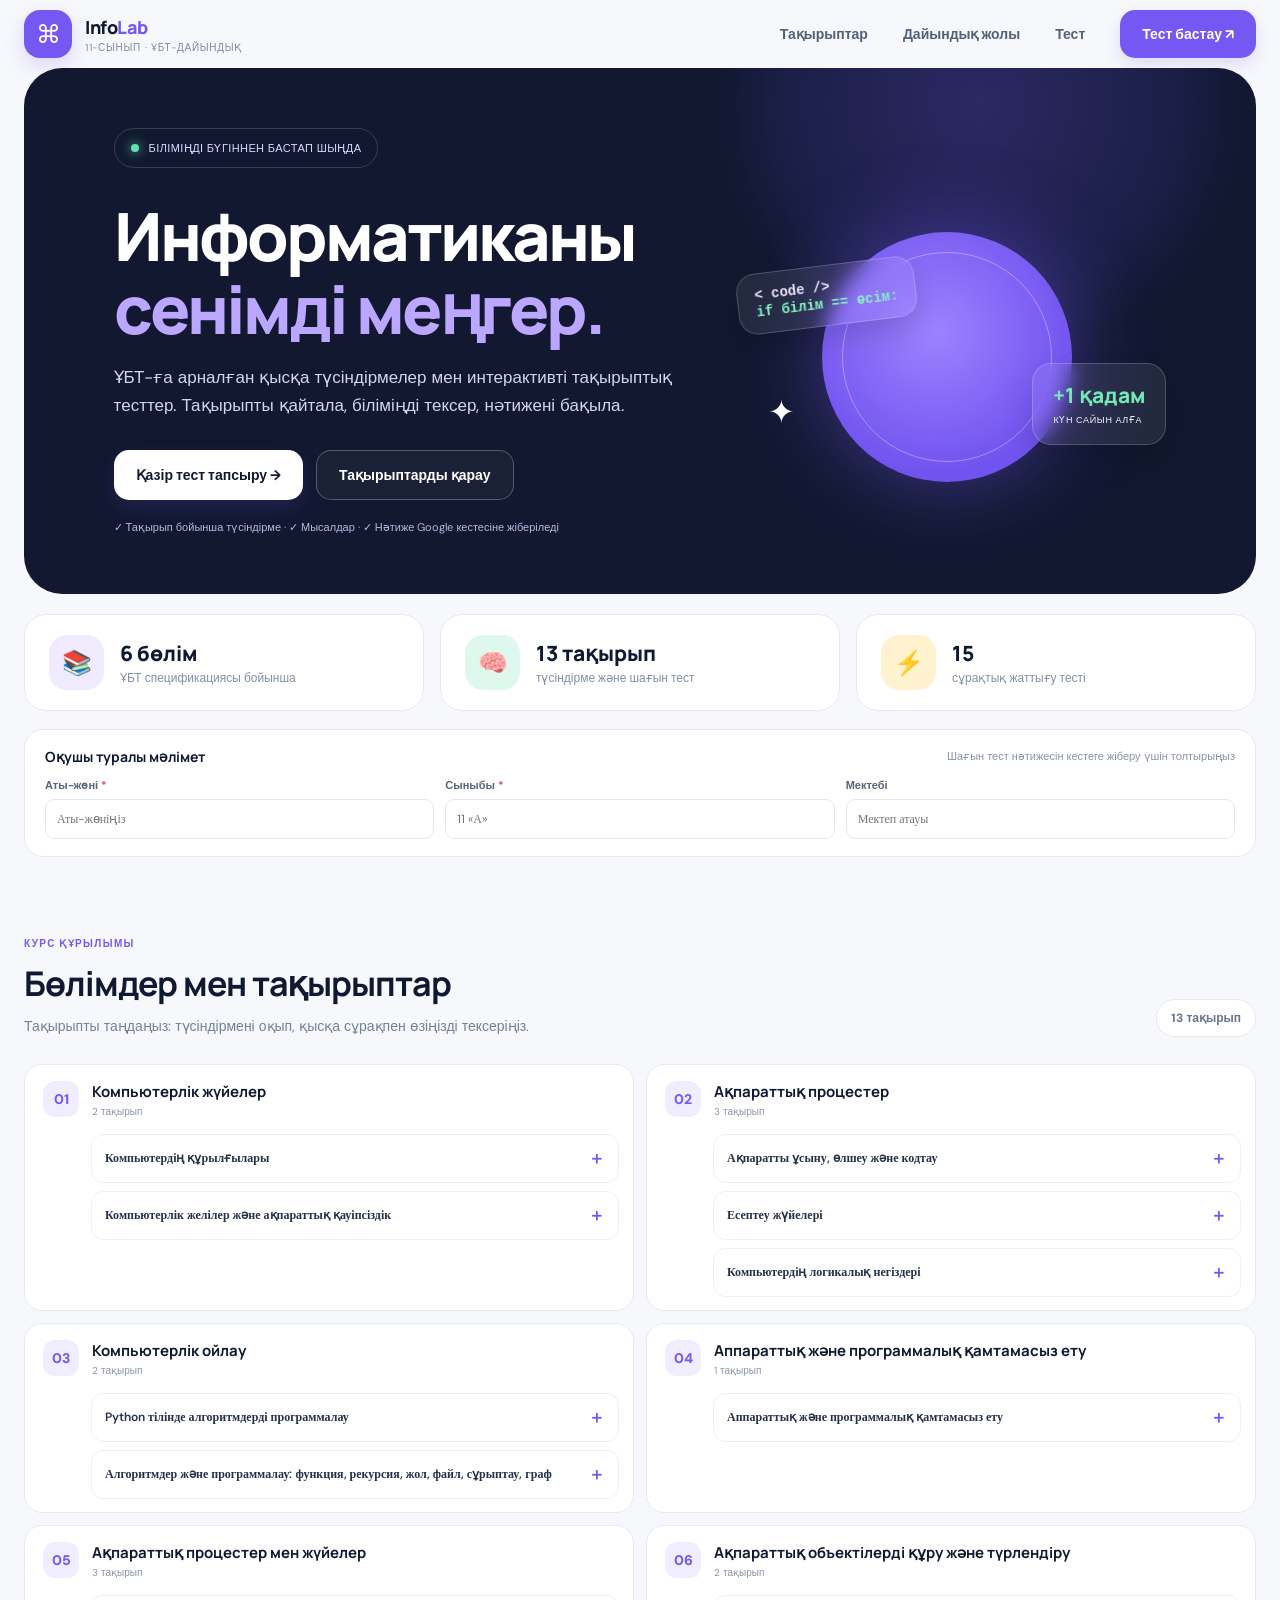
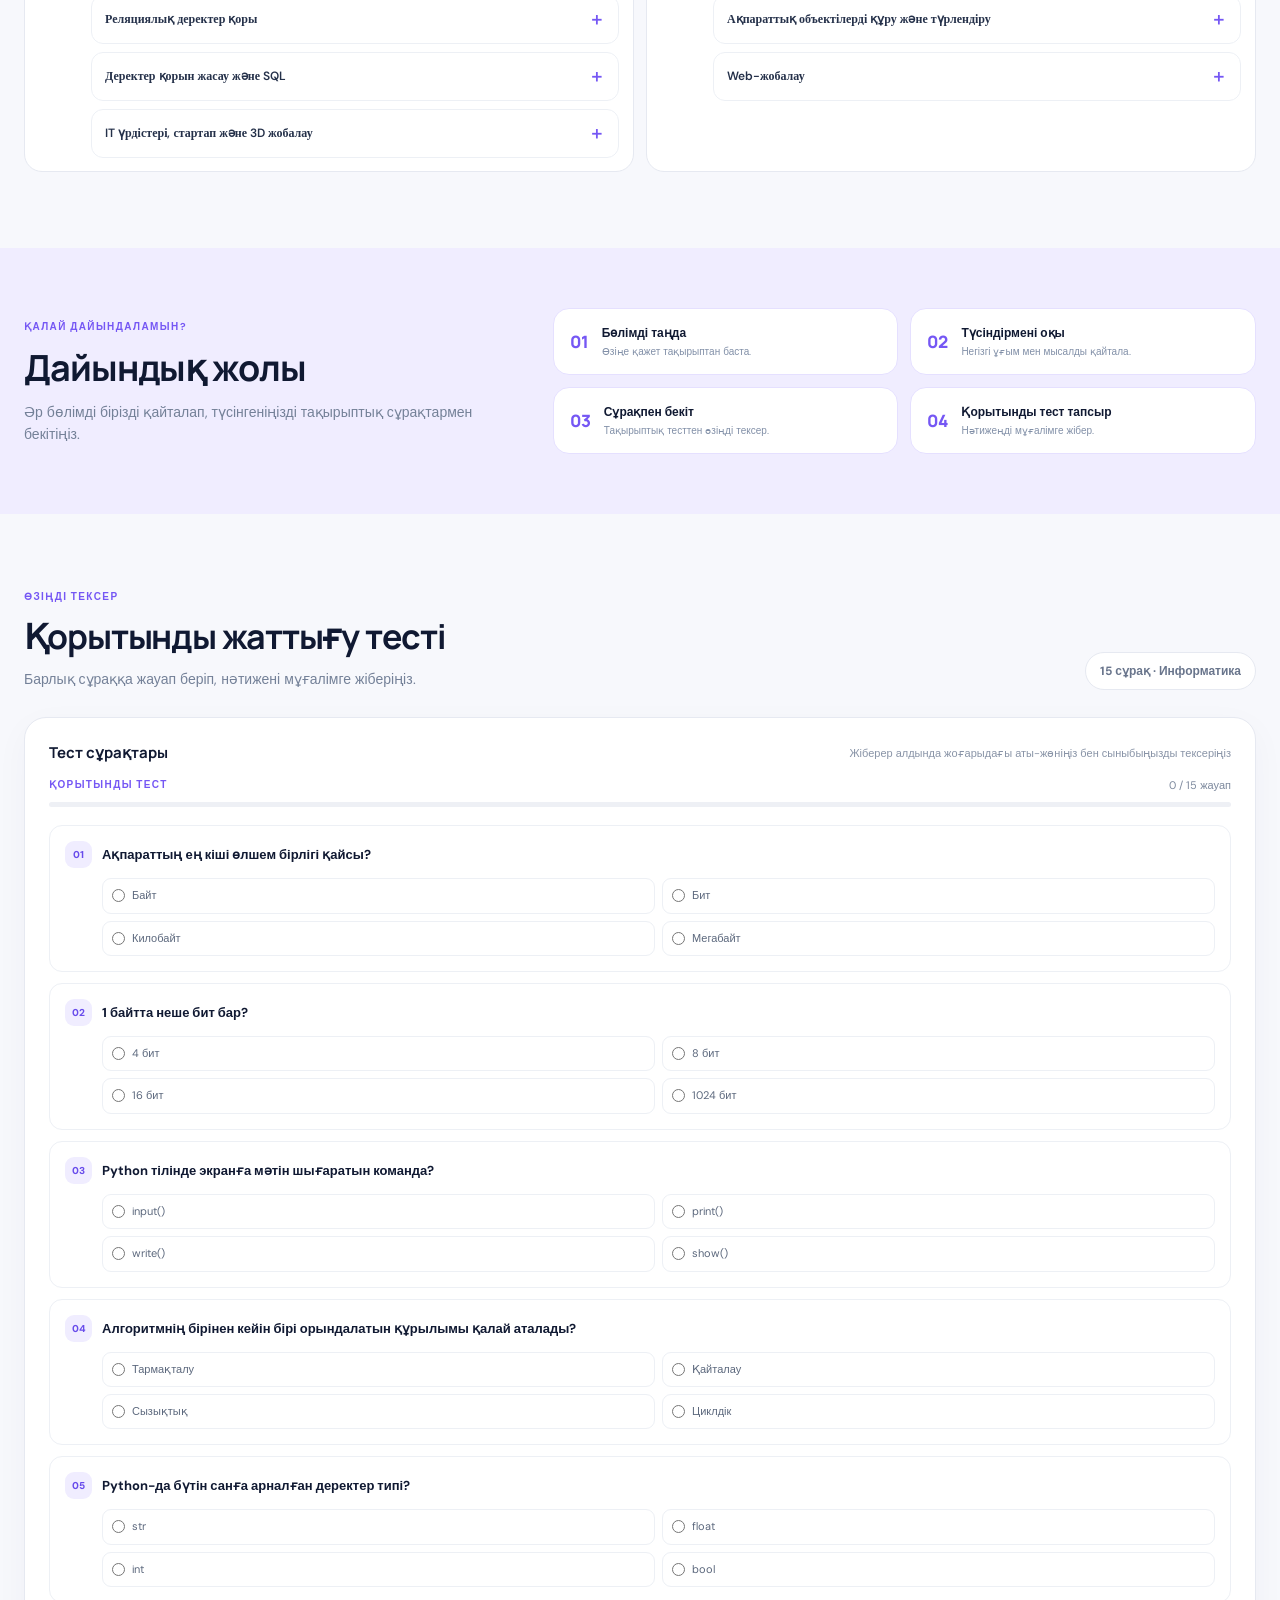
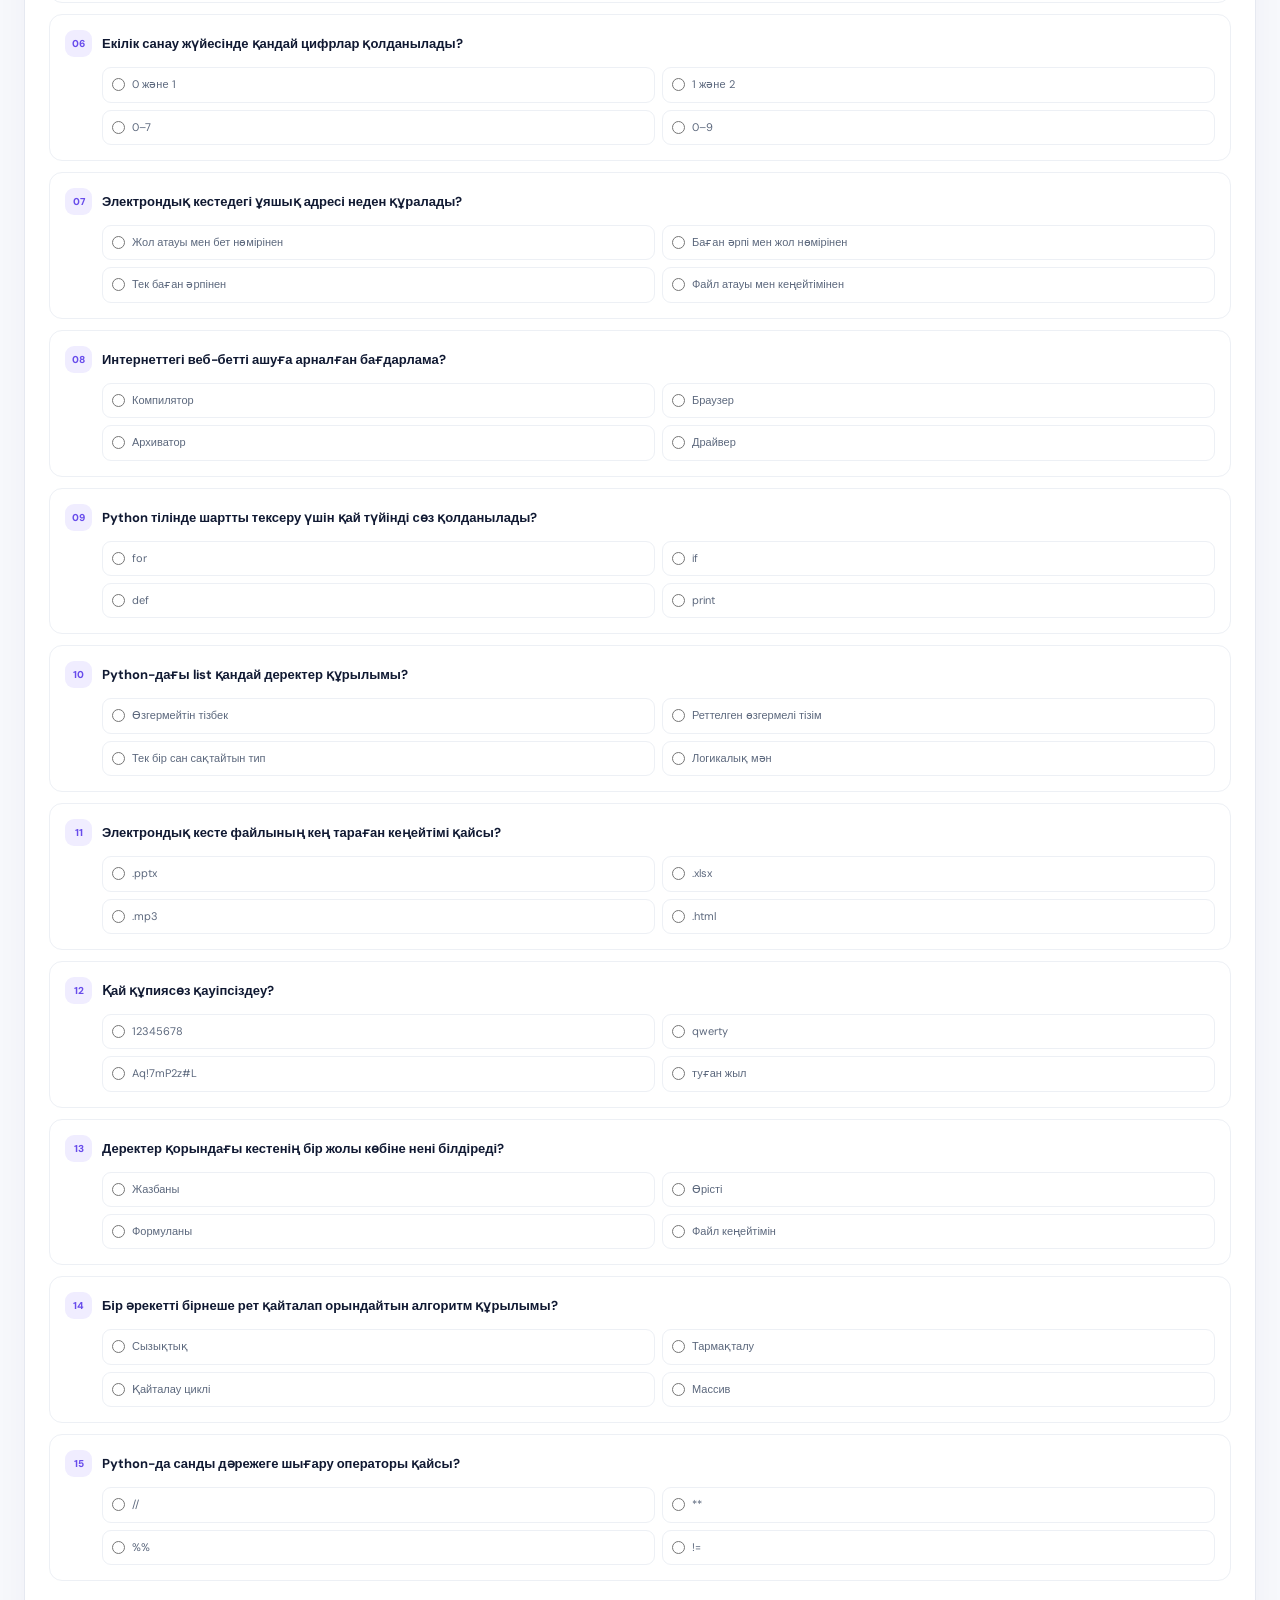
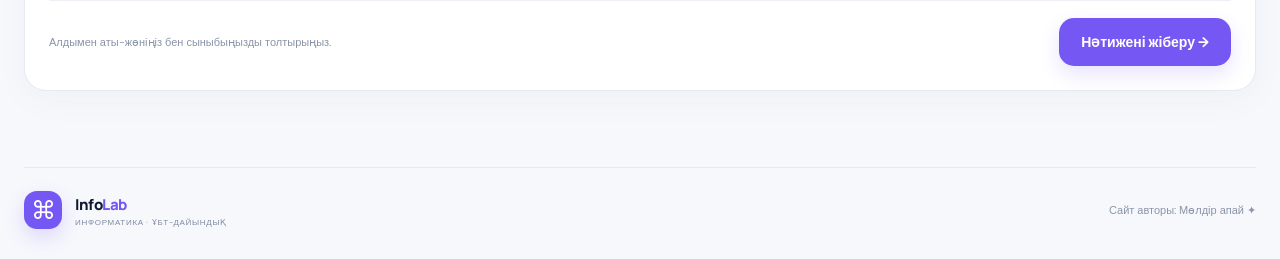
==== commit 9969da63: "Update site footer author" ====
--- a/index.html
+++ b/index.html
@@ -39,7 +39,7 @@
       </div>
     </section>
   </main>
-  <footer class="wrap footer"><a class="brand" href="#top"><span class="brand-icon">⌘</span><span><b>Info<span>Lab</span></b><small>ИНФОРМАТИКА · ҰБТ-ДАЙЫНДЫҚ</small></span></a><span>Күн сайын бір қадам алға ✦</span></footer>
+  <footer class="wrap footer"><a class="brand" href="#top"><span class="brand-icon">⌘</span><span><b>Info<span>Lab</span></b><small>ИНФОРМАТИКА · ҰБТ-ДАЙЫНДЫҚ</small></span></a><span>Сайт авторы: Мөлдір апай ✦</span></footer>
   <script src="app.js"></script><script src="topics.js"></script>
 </body>
 </html>
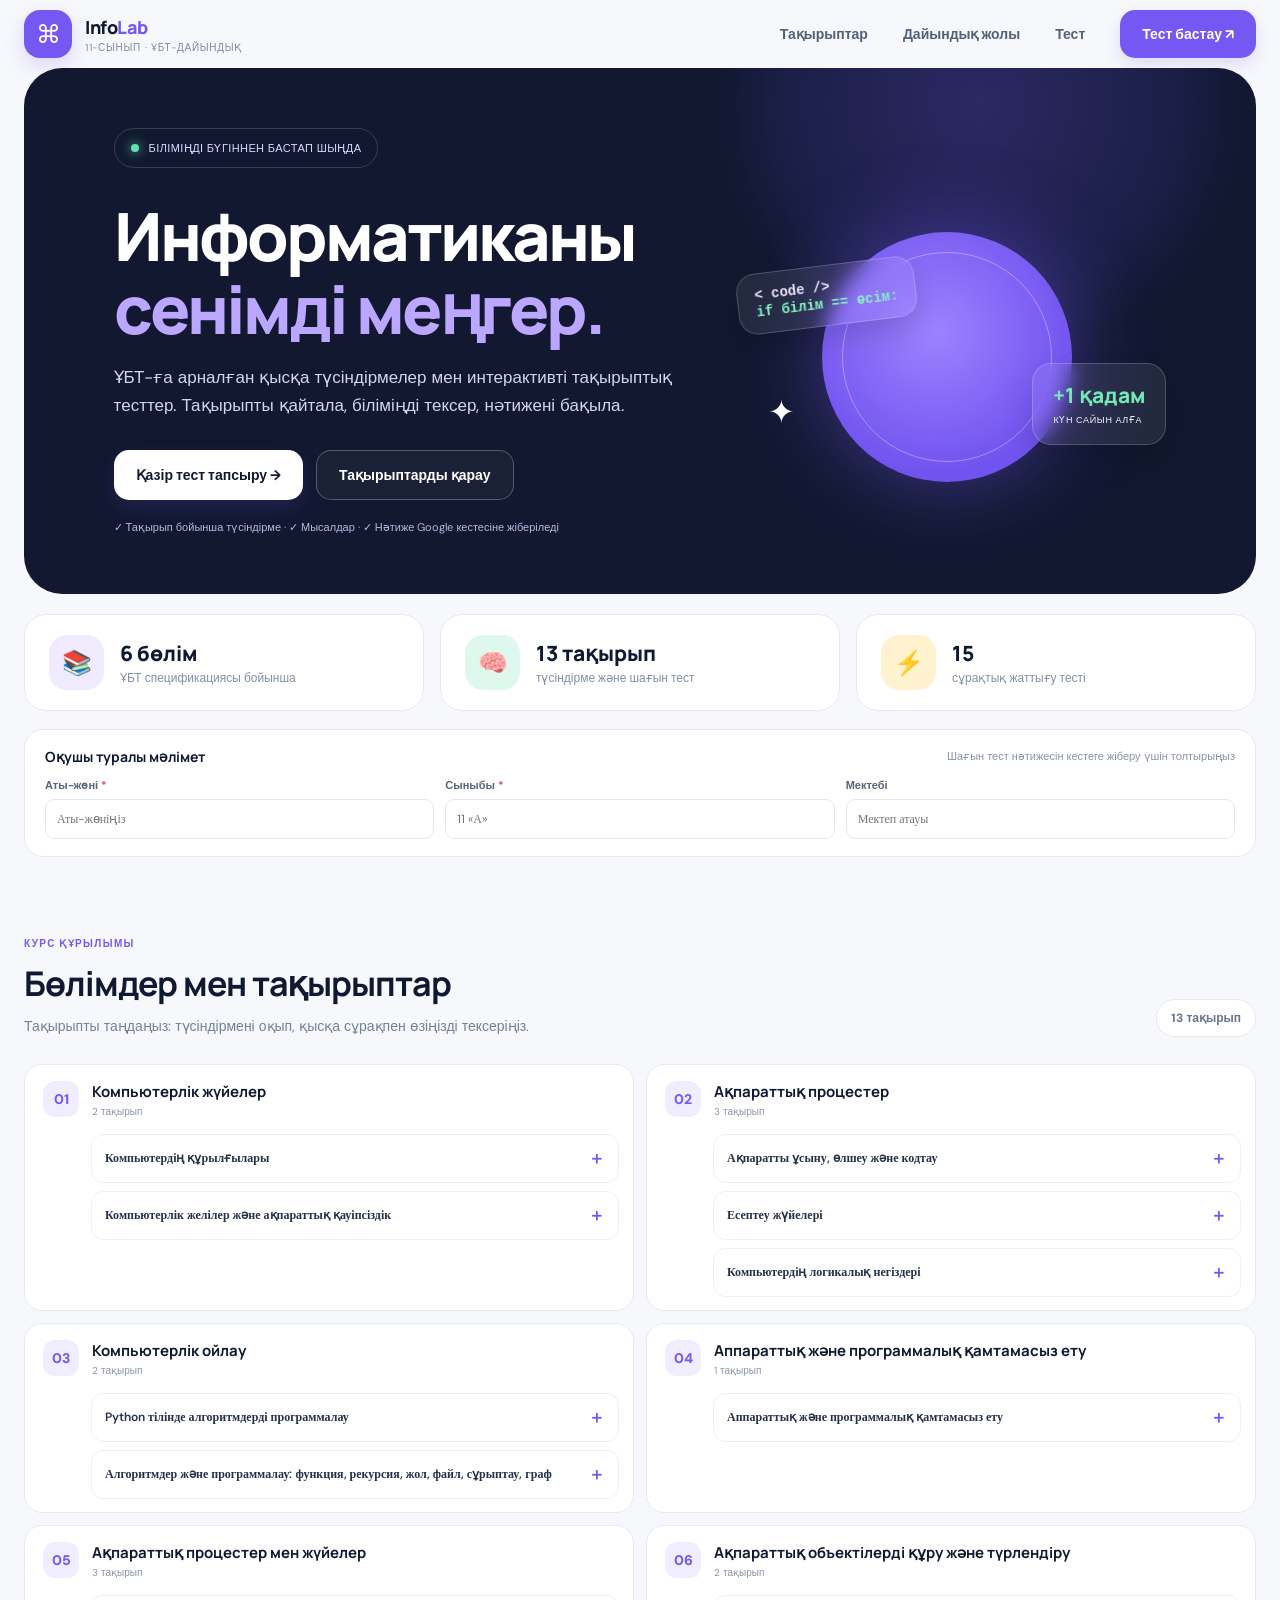
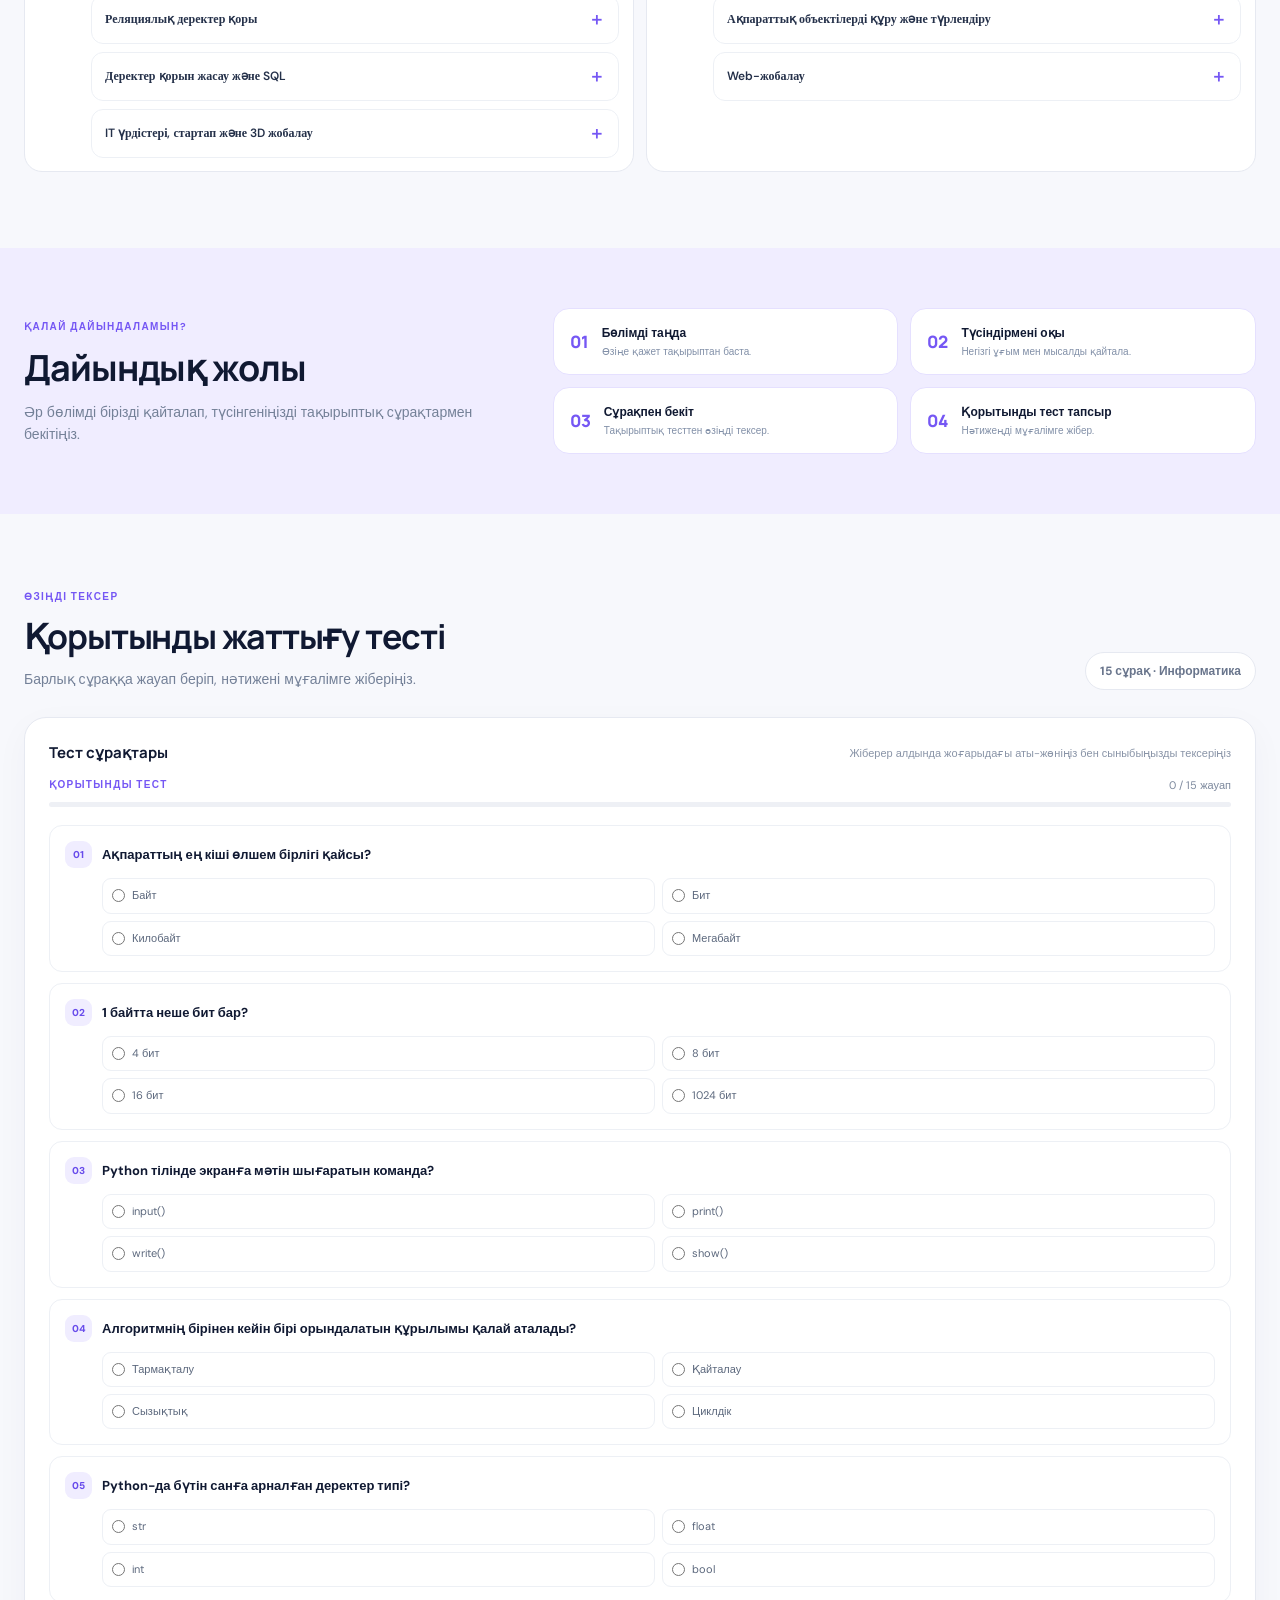
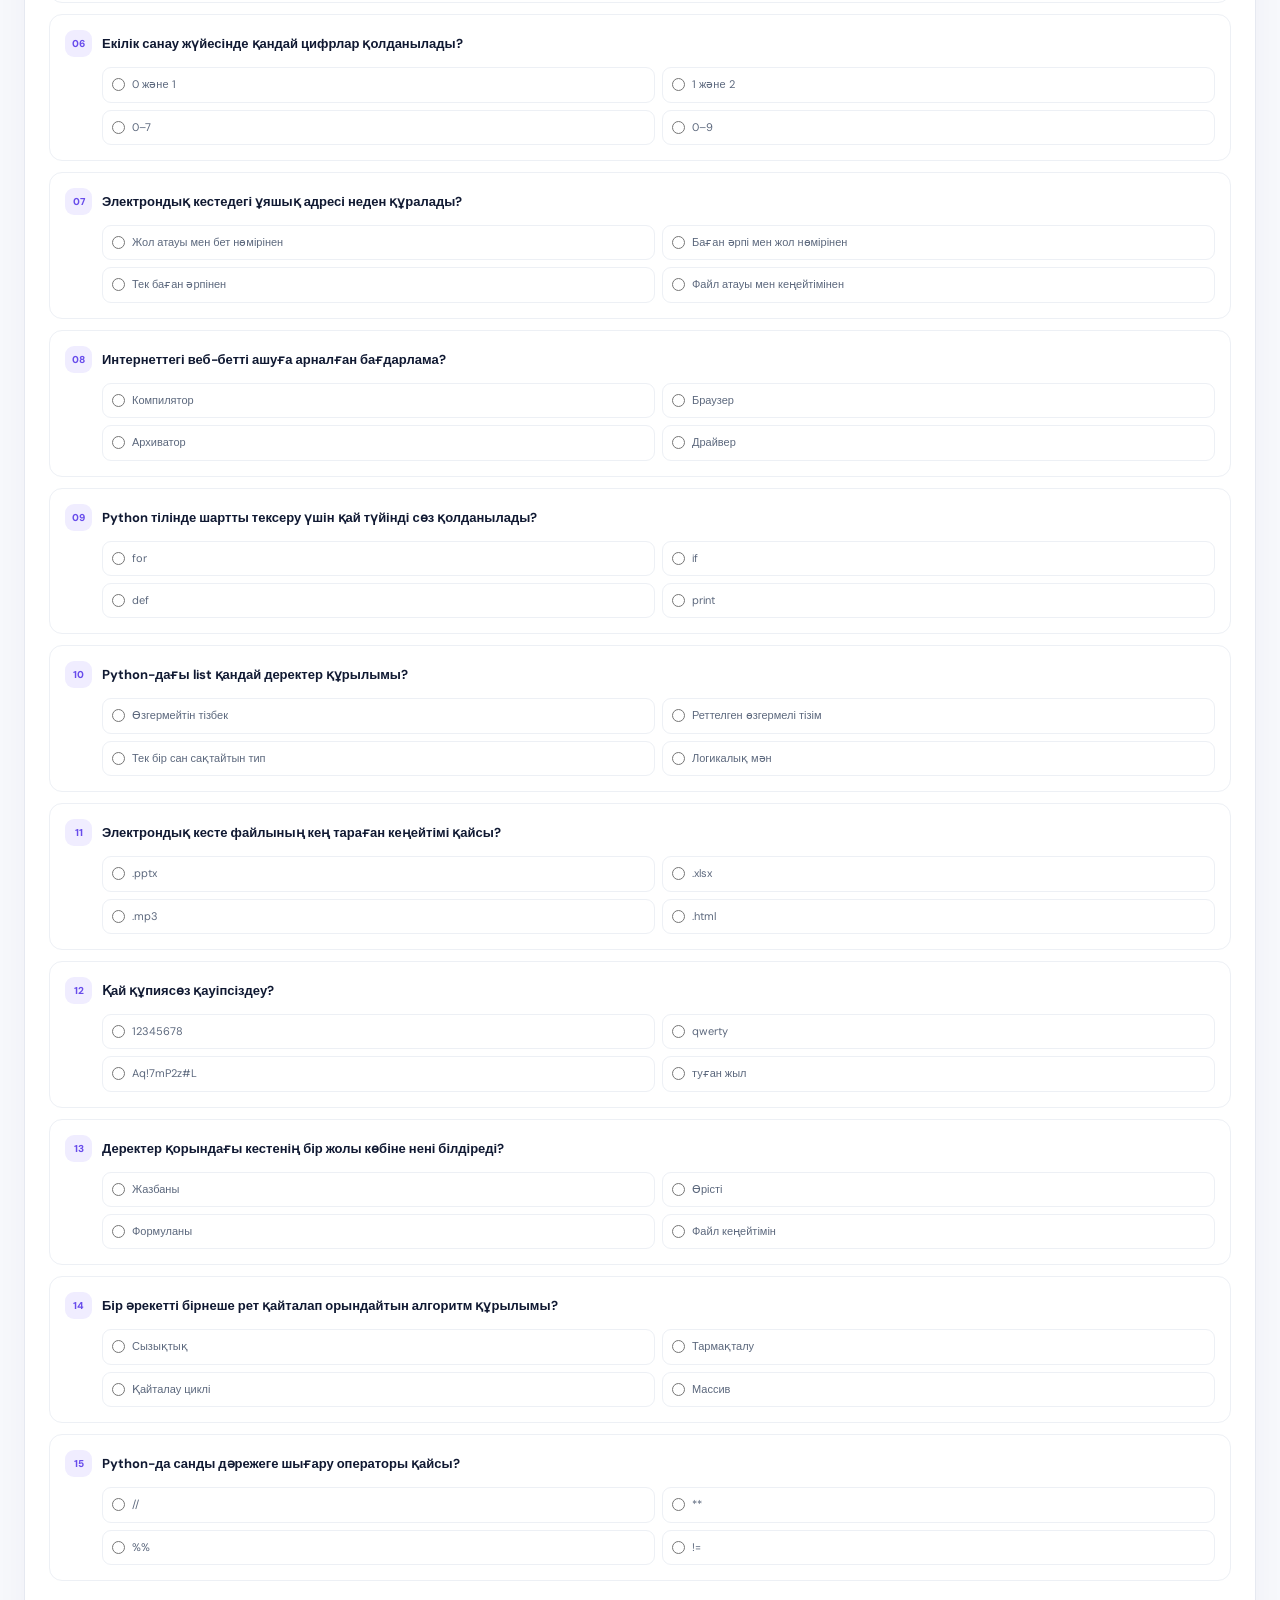
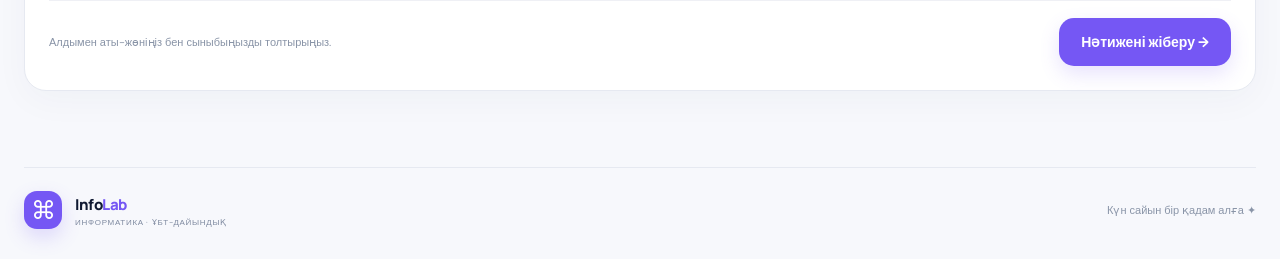
==== commit 7a0b4e69: "Restore site footer text" ====
--- a/index.html
+++ b/index.html
@@ -39,7 +39,7 @@
       </div>
     </section>
   </main>
-  <footer class="wrap footer"><a class="brand" href="#top"><span class="brand-icon">⌘</span><span><b>Info<span>Lab</span></b><small>ИНФОРМАТИКА · ҰБТ-ДАЙЫНДЫҚ</small></span></a><span>Сайт авторы: Мөлдір апай ✦</span></footer>
+  <footer class="wrap footer"><a class="brand" href="#top"><span class="brand-icon">⌘</span><span><b>Info<span>Lab</span></b><small>ИНФОРМАТИКА · ҰБТ-ДАЙЫНДЫҚ</small></span></a><span>Күн сайын бір қадам алға ✦</span></footer>
   <script src="app.js"></script><script src="topics.js"></script>
 </body>
 </html>
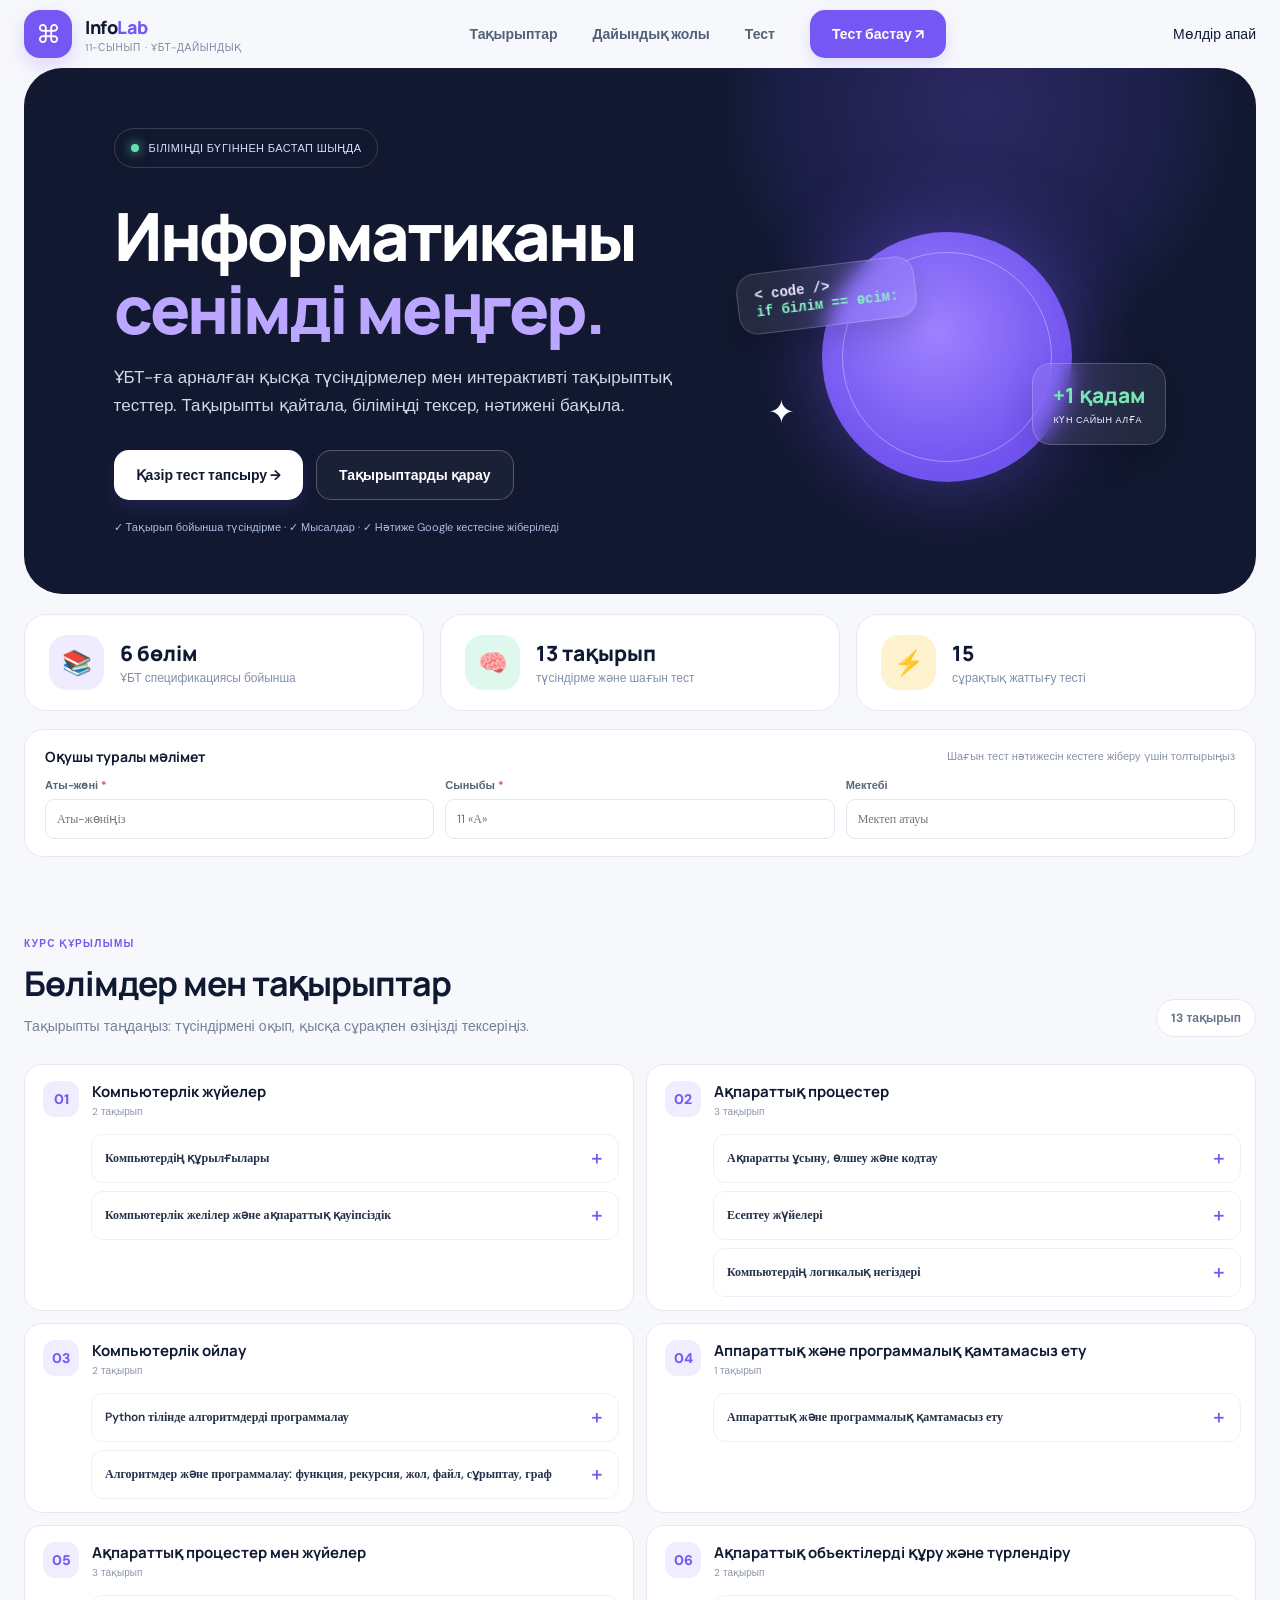
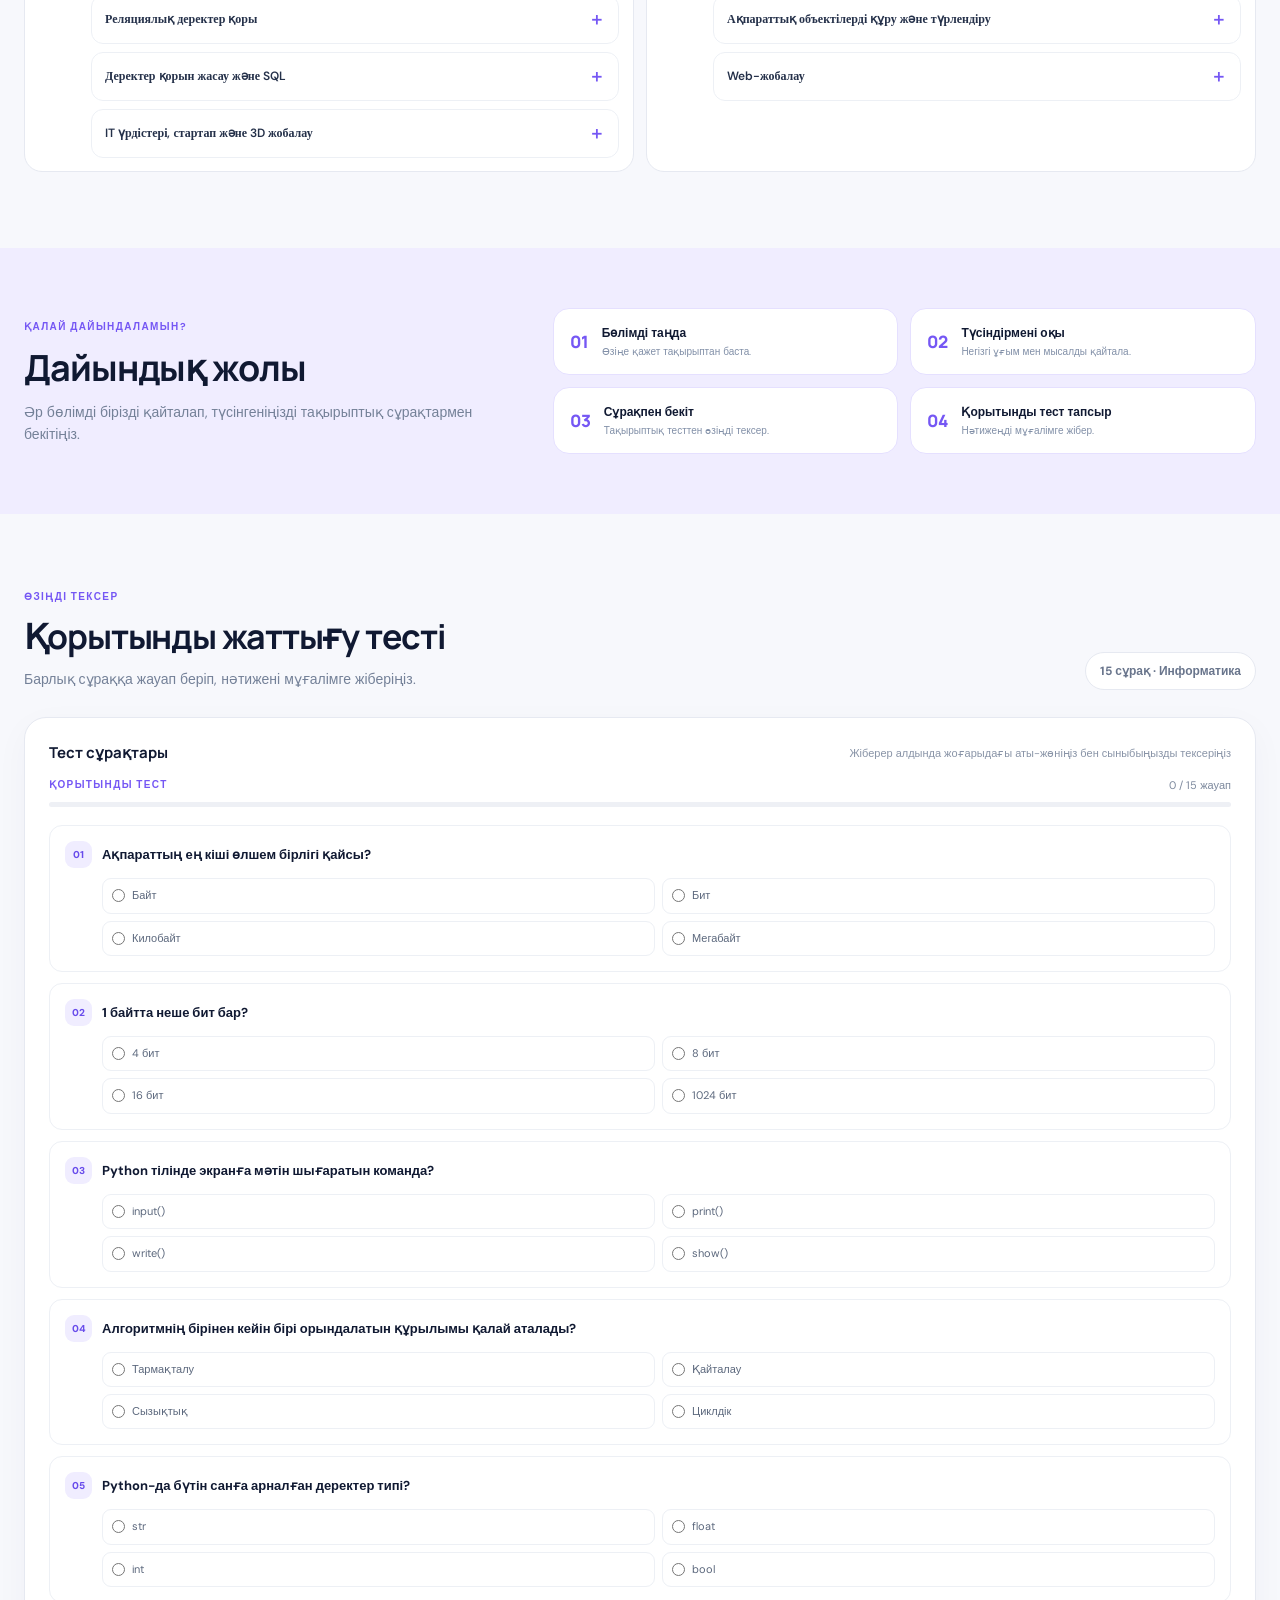
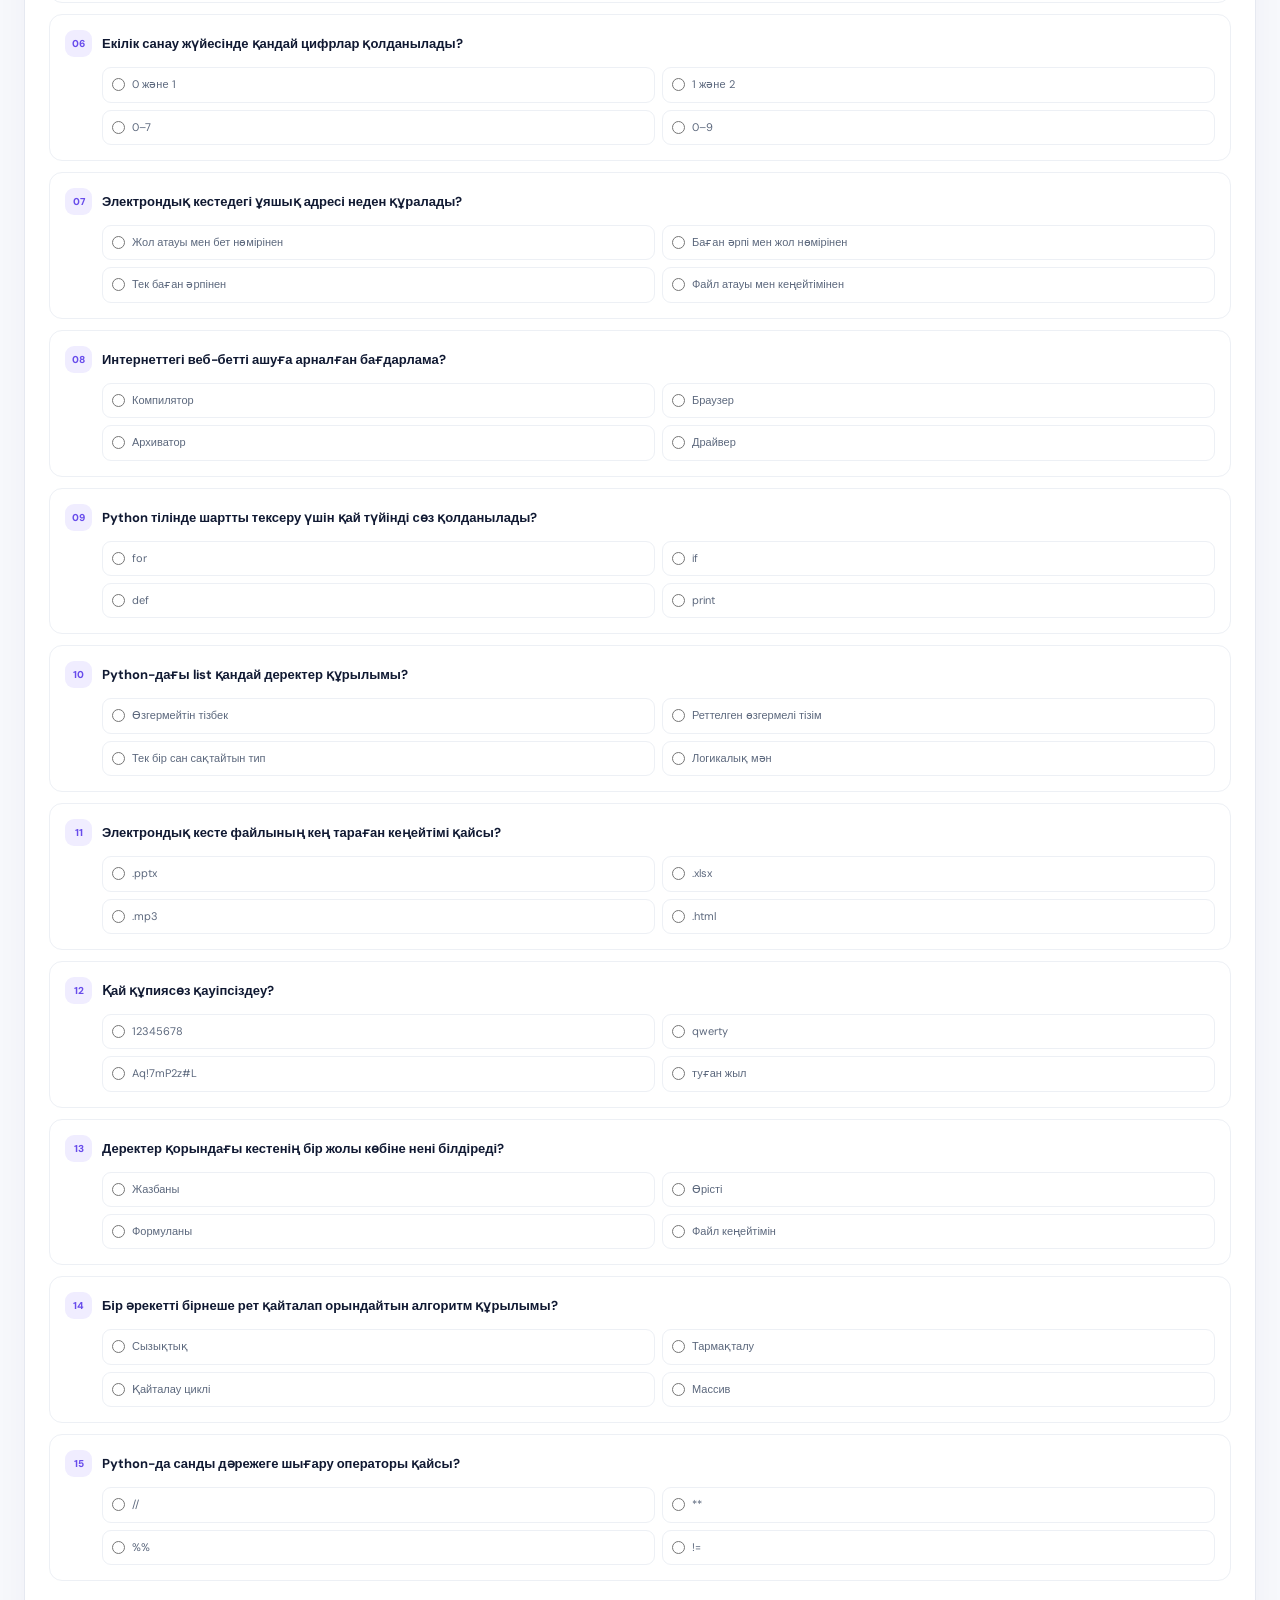
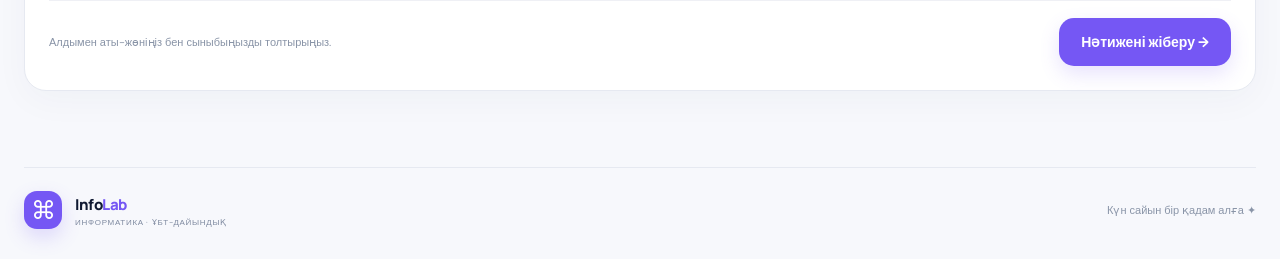
==== commit a3e09aa8: "Add teacher name to header" ====
--- a/index.html
+++ b/index.html
@@ -9,6 +9,7 @@
   <header class="header" id="top">
     <a class="brand" href="#top"><span class="brand-icon">⌘</span><span><b>Info<span>Lab</span></b><small>11-СЫНЫП · ҰБТ-ДАЙЫНДЫҚ</small></span></a>
     <nav><a href="#topics">Тақырыптар</a><a href="#path">Дайындық жолы</a><a href="#test">Тест</a><a class="nav-cta" href="#test">Тест бастау ↗</a></nav>
+    <span class="teacher-name">Мөлдір апай</span>
     <button class="menu-toggle" id="menu-toggle" aria-label="Мәзірді ашу">☰</button>
   </header>
 
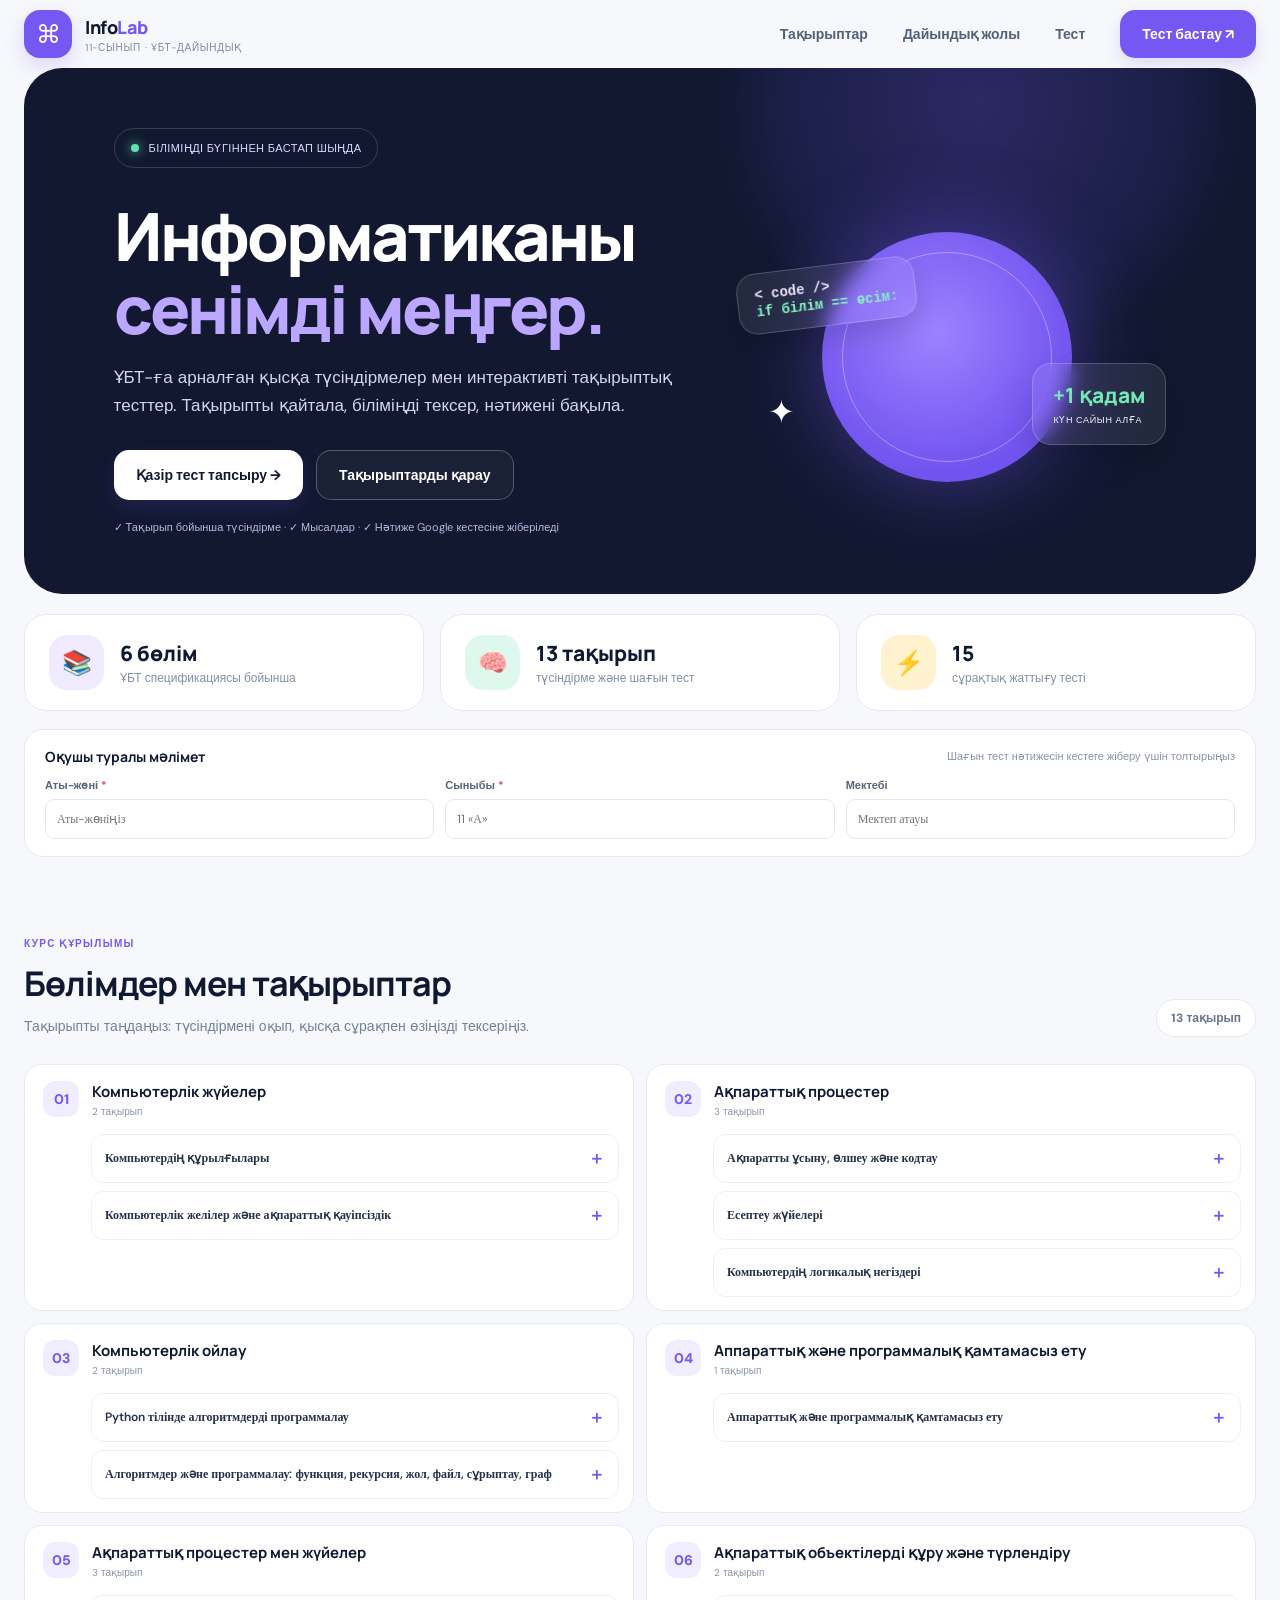
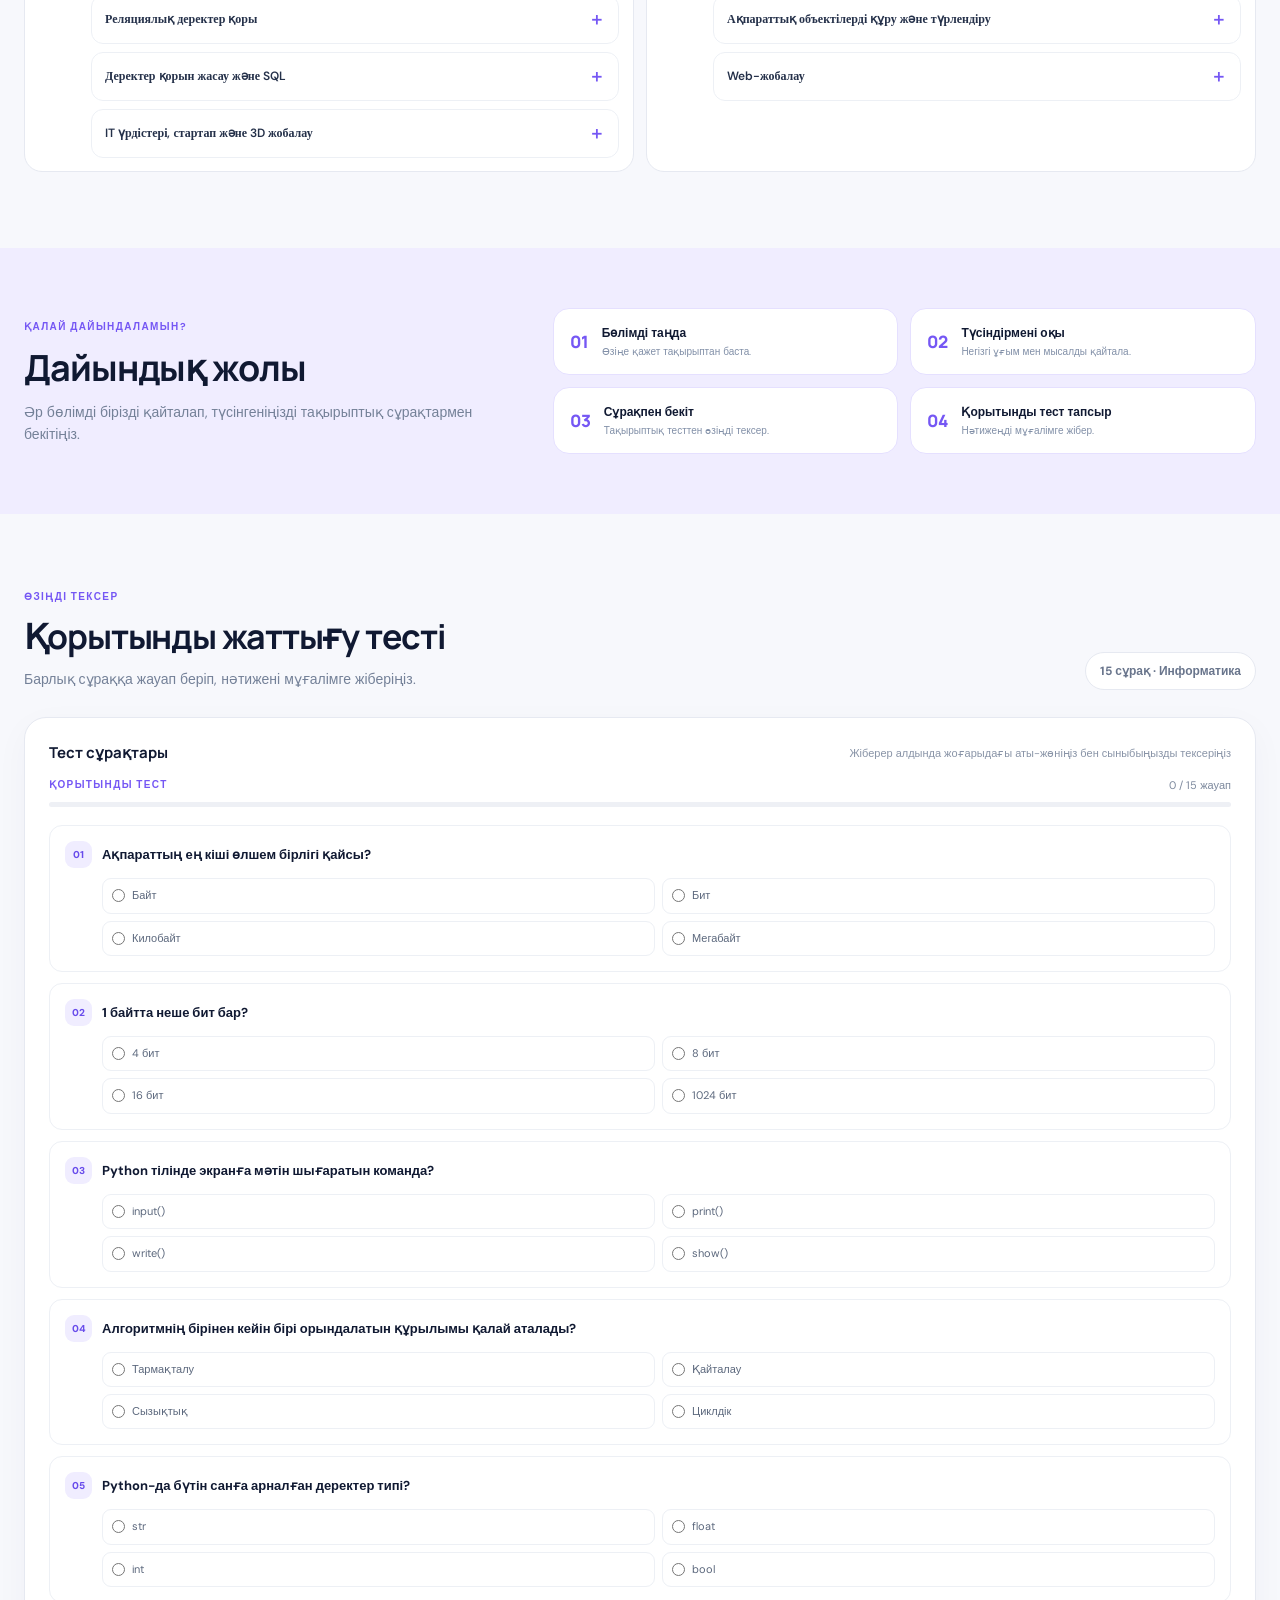
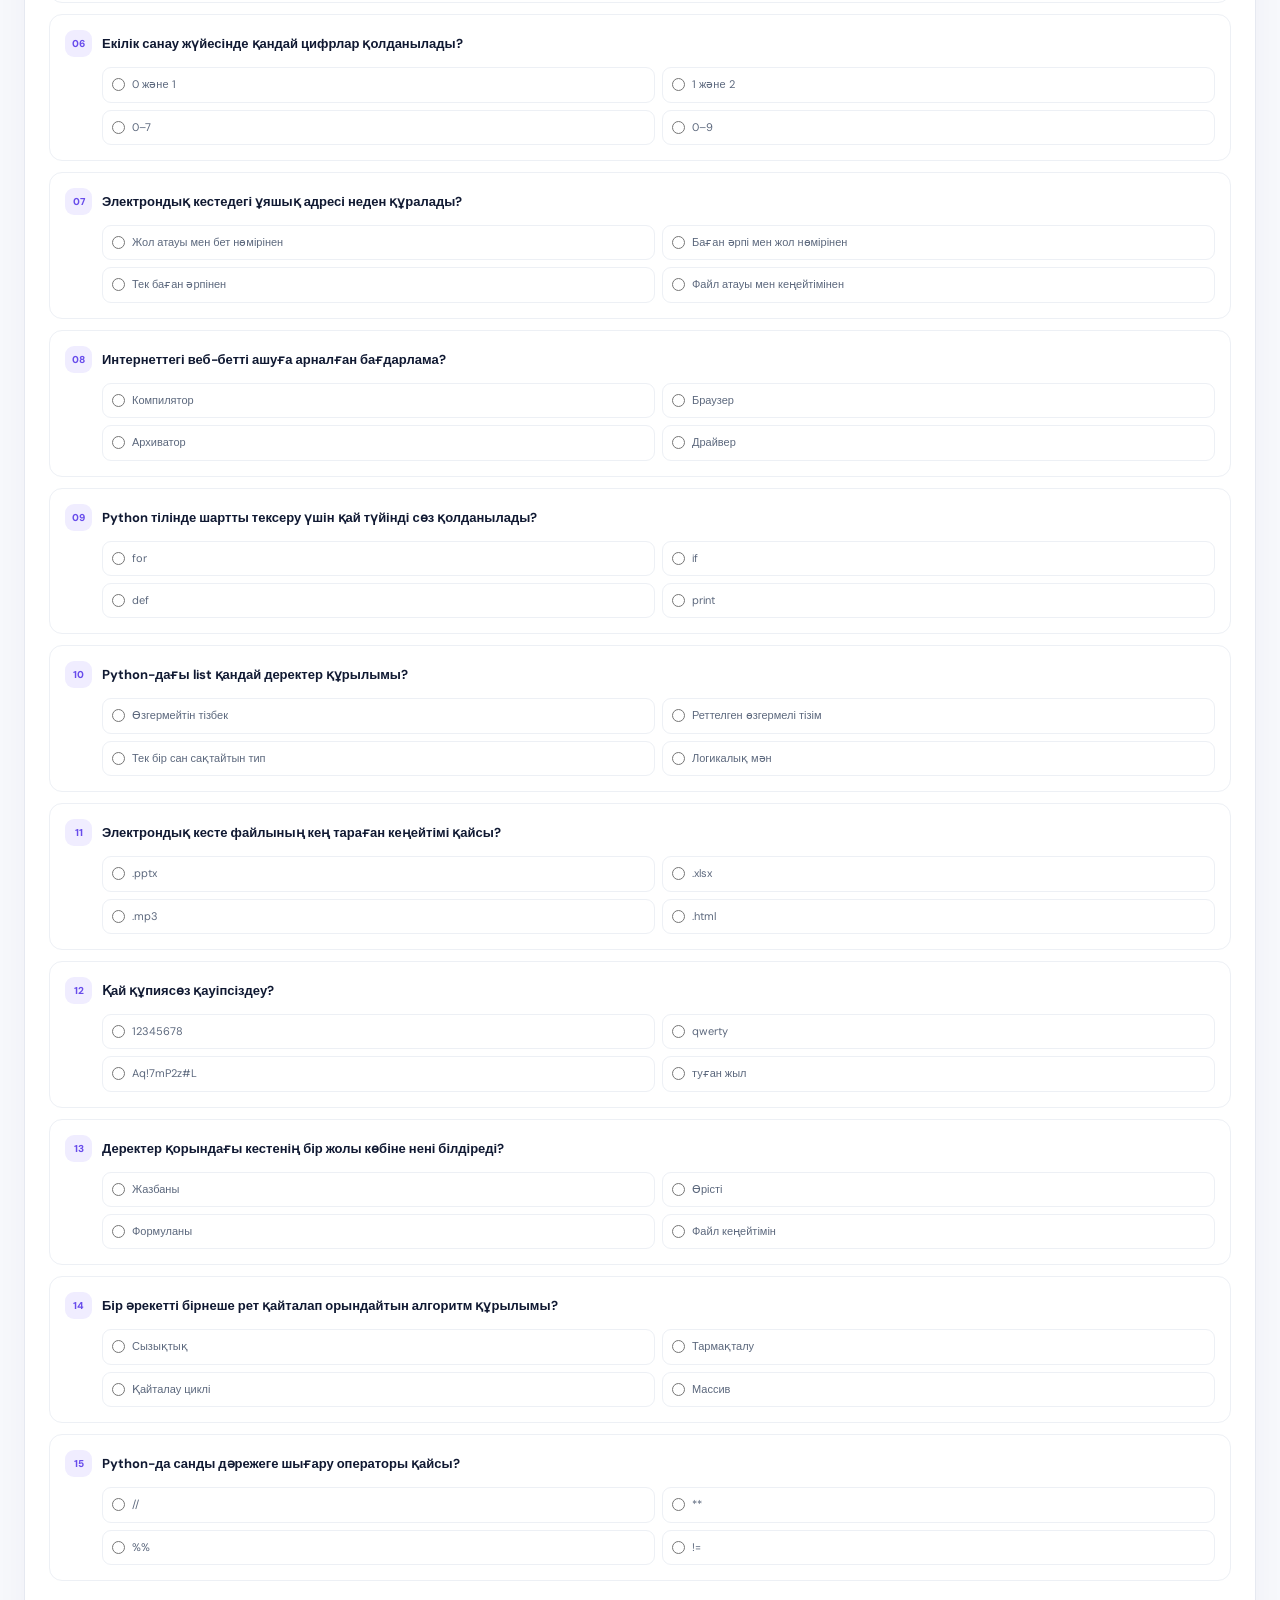
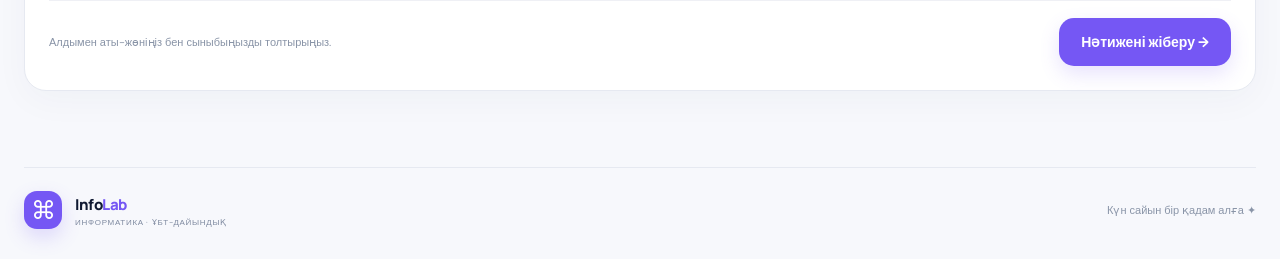
==== commit 9f902c5b: "Remove unintended teacher label" ====
--- a/index.html
+++ b/index.html
@@ -9,7 +9,6 @@
   <header class="header" id="top">
     <a class="brand" href="#top"><span class="brand-icon">⌘</span><span><b>Info<span>Lab</span></b><small>11-СЫНЫП · ҰБТ-ДАЙЫНДЫҚ</small></span></a>
     <nav><a href="#topics">Тақырыптар</a><a href="#path">Дайындық жолы</a><a href="#test">Тест</a><a class="nav-cta" href="#test">Тест бастау ↗</a></nav>
-    <span class="teacher-name">Мөлдір апай</span>
     <button class="menu-toggle" id="menu-toggle" aria-label="Мәзірді ашу">☰</button>
   </header>
 
--- a/style.css
+++ b/style.css
@@ -1,5 +1,5 @@
 @import url('https://fonts.googleapis.com/css2?family=DM+Sans:wght@400;500;600;700&family=Manrope:wght@400;500;600;700;800&display=swap');
-:root{--ink:#101932;--muted:#66738b;--purple:#7557f4;--lav:#bba7ff;--line:#e6e9f1;--paper:#fff;--bg:#f7f8fc;--green:#63e0ad;--navy:#11182f}*{box-sizing:border-box}html{scroll-behavior:smooth;scroll-padding-top:85px}body{margin:0;background:var(--bg);color:var(--ink);font:14px 'DM Sans',Arial,sans-serif}.wrap{width:min(1250px,calc(100% - 48px));margin:0 auto}.header{width:min(1250px,calc(100% - 48px));height:68px;margin:auto;display:flex;align-items:center;justify-content:space-between}.brand{display:flex;align-items:center;gap:13px;text-decoration:none;color:var(--ink)}.brand-icon{width:48px;height:48px;border-radius:16px;background:var(--purple);color:white;display:grid;place-items:center;font-size:25px;box-shadow:0 8px 20px #7557f433}.brand b{font:800 18px Manrope,sans-serif;letter-spacing:-.5px}.brand b span{color:var(--purple)}.brand small{display:block;color:#7f8aa0;font-size:10px;letter-spacing:.7px;margin-top:2px}.header nav{display:flex;align-items:center;gap:35px}.header nav a{font-weight:700;color:#536078;text-decoration:none}.header nav a:hover{color:var(--purple)}.header nav .nav-cta{color:#fff;background:var(--purple);padding:15px 22px;border-radius:15px;box-shadow:0 7px 16px #7557f42c}.menu-toggle{display:none;border:0;background:none;font-size:23px}.hero{min-height:475px;border-radius:38px;background:var(--navy);color:white;display:grid;grid-template-columns:1.15fr .85fr;align-items:center;padding:60px 7%;position:relative;overflow:hidden}.hero:before{content:'';position:absolute;width:530px;height:530px;border-radius:50%;background:radial-gradient(circle,#6248c955 0,#4239a533 53%,transparent 70%);right:1%;top:-230px}.hero-copy{position:relative;z-index:1;max-width:690px}.badge{display:inline-flex;align-items:center;gap:10px;border:1px solid #ffffff2a;color:#d4ddff;border-radius:30px;padding:12px 16px;font-size:11px;letter-spacing:.4px}.badge i{width:8px;height:8px;border-radius:50%;background:var(--green);box-shadow:0 0 11px var(--green)}h1,h2{font-family:Manrope,Arial,sans-serif}h1{font-size:clamp(43px,5.2vw,75px);line-height:1.1;letter-spacing:-3px;margin:31px 0 18px;font-weight:800}h1 em{color:var(--lav);font-style:normal}.hero-copy>p{max-width:600px;color:#d0d7ea;font-size:17px;line-height:1.65;margin:0}.hero-actions{display:flex;gap:13px;margin:30px 0 20px}.button{display:inline-flex;align-items:center;justify-content:center;text-decoration:none;border:0;border-radius:15px;padding:15px 22px;font:700 14px 'DM Sans',sans-serif;cursor:pointer;transition:transform .15s,background .15s}.button:hover{transform:translateY(-2px)}.button.primary{background:var(--purple);color:#fff;box-shadow:0 8px 20px #7557f42a}.hero .button.primary{background:#fff;color:var(--navy)}.button.secondary{color:#fff;border:1px solid #ffffff40;background:#ffffff0a}.hero-notes{font-size:11px;color:#aebce2}.hero-art{min-height:300px;position:relative;z-index:1}.orbit{position:absolute;left:23%;top:17%;width:250px;height:250px;border-radius:50%;background:radial-gradient(circle at 45% 40%,#9d82ff,#7153ef 70%);box-shadow:0 0 85px #7356f47a}.orbit:after{content:'';position:absolute;inset:20px;border-radius:50%;border:1px solid #ffffff58}.code-chip,.step-chip{position:absolute;background:#ffffff14;border:1px solid #ffffff32;backdrop-filter:blur(10px);border-radius:19px;box-shadow:0 14px 30px #0002}.code-chip{top:28%;left:4%;padding:13px 17px;color:#eee7ff;font:600 14px monospace;transform:rotate(-7deg)}.code-chip span{color:#86efc4}.step-chip{right:0;bottom:12%;padding:17px 20px}.step-chip b{display:block;color:#74e7b3;font:800 21px Manrope}.step-chip small{font-size:9px;color:#f4f4ff;letter-spacing:.7px}.spark{position:absolute;left:11%;bottom:16%;font-size:32px;color:#fff}.stats{display:grid;grid-template-columns:repeat(3,1fr);gap:16px;margin-top:20px}.stat{display:flex;align-items:center;gap:16px;padding:20px 24px;background:#fff;border:1px solid var(--line);border-radius:22px}.stat-icon{width:55px;height:55px;border-radius:18px;display:grid;place-items:center;font-size:24px}.violet{background:#f0ebff}.green{background:#def8ee}.yellow{background:#fff2cf}.stat b{display:block;font:800 21px Manrope}.stat small{display:block;color:#8290a8;margin-top:3px;font-size:12px}.section{padding:76px 0}.section-head{display:flex;align-items:end;justify-content:space-between;margin-bottom:27px}.kicker{font-size:10px;font-weight:800;letter-spacing:1.4px;color:var(--purple)}h2{font-size:34px;letter-spacing:-1.1px;margin:9px 0}.section-head p,.path-inner>div>p{margin:0;color:#748198;line-height:1.6}.topic-count{font-weight:700;color:#69758c;border:1px solid var(--line);background:#fff;padding:10px 14px;border-radius:30px;font-size:12px}.topic-list{display:grid;grid-template-columns:repeat(2,1fr);gap:12px}.topic-group{background:#fff;border:1px solid var(--line);border-radius:18px;overflow:hidden}.group-head{display:flex;align-items:center;gap:13px;padding:16px 18px}.group-no{width:36px;height:36px;flex:0 0 36px;border-radius:12px;background:#f0edff;color:var(--purple);display:grid;place-items:center;font-weight:800}.group-head h3{font:700 15px Manrope;margin:0}.group-head small{display:block;color:#8b96a9;font-size:10px;margin-top:3px}.group-topics{padding:0 14px 13px 66px;display:grid;gap:8px}.topic-item{border:1px solid #edf0f5;border-radius:12px;background:#fff;overflow:hidden}.topic-toggle{width:100%;border:0;background:none;text-align:left;padding:12px 13px;display:flex;justify-content:space-between;align-items:center;gap:10px;color:#25314a;font:600 12px 'DM Sans';cursor:pointer}.topic-toggle:hover{color:var(--purple);background:#faf9ff}.topic-toggle .arrow{color:var(--purple);font-size:17px;transition:transform .2s}.topic-item.open .arrow{transform:rotate(45deg)}.lesson{display:none;padding:0 14px 14px;border-top:1px solid #f0f1f6}.topic-item.open .lesson{display:block}.lesson p{color:#66738b;font-size:12px;line-height:1.7;margin:12px 0}.example{border-left:3px solid var(--purple);padding:10px 12px;background:#f6f4ff;border-radius:0 10px 10px 0;color:#4e4c75;font-size:11px;line-height:1.6}.mini-q{margin-top:12px;padding:12px;border-radius:12px;background:#f8f9fc}.mini-q strong{font-size:11px}.mini-options{display:grid;grid-template-columns:1fr 1fr;gap:7px;margin-top:9px}.mini-options label{font-size:11px;color:#657189;display:flex;align-items:center;gap:6px;padding:7px;border:1px solid #e8ebf2;border-radius:8px;cursor:pointer}.mini-options label:has(input:checked){border-color:#a99afa;background:#f3f0ff}.mini-check{margin-top:9px;border:0;background:#ece8ff;color:#6043db;border-radius:8px;padding:8px 11px;font-size:11px;font-weight:700;cursor:pointer}.mini-feedback{font-size:11px;margin:8px 0 0;color:#5f6c82;min-height:15px}.path-section{background:#f0edff;padding:60px 0}.path-inner{display:grid;grid-template-columns:.8fr 1.2fr;gap:60px;align-items:center}.path-inner h2{font-size:36px}.path-steps{list-style:none;margin:0;padding:0;display:grid;grid-template-columns:1fr 1fr;gap:12px}.path-steps li{display:flex;align-items:center;gap:13px;padding:16px;background:#fff;border-radius:16px;border:1px solid #e5e0ff}.path-steps li>b{color:var(--purple);font:800 17px Manrope}.path-steps strong,.path-steps small{display:block}.path-steps strong{font-size:12px}.path-steps small{color:#8290a8;font-size:10px;margin-top:4px}.test-section{padding-top:72px}.quiz-card{background:#fff;border:1px solid var(--line);border-radius:22px;padding:24px;box-shadow:0 10px 35px #27365a09}.quiz-top{display:flex;justify-content:space-between;align-items:center;margin-bottom:15px}.quiz-top b{font:700 15px Manrope}.quiz-top span{color:#8994a7;font-size:11px}.student-fields{display:grid;grid-template-columns:repeat(3,1fr);gap:11px;background:#fafbfe;border:1px solid #edf0f5;border-radius:14px;padding:15px;margin-bottom:22px}.student-fields label{font-size:11px;font-weight:700;color:#58647a}.student-fields i{color:#d85264;font-style:normal}.student-fields input{width:100%;display:block;margin-top:7px;padding:11px;border:1px solid #e3e7ef;border-radius:9px;font:12px 'DM Sans';outline:none}.student-fields input:focus{border-color:#9c8af7;box-shadow:0 0 0 3px #f1efff}.quiz-meta{display:flex;justify-content:space-between;margin-bottom:10px}.progress-label{font-size:11px;color:#7d899d}.progress-track{height:5px;background:#eef0f5;border-radius:8px;overflow:hidden;margin-bottom:18px}.progress-fill{width:0;height:100%;background:linear-gradient(90deg,#7557f4,#b193ff);transition:width .2s}.questions{display:grid;gap:11px}.question{border:1px solid #edf0f5;border-radius:13px;padding:15px}.question-head{display:flex;gap:10px;align-items:flex-start;margin-bottom:10px}.question-number{width:27px;height:27px;flex:0 0 27px;border-radius:9px;background:#f0edff;color:#684ceb;display:grid;place-items:center;font-size:10px;font-weight:800}.question-text{font-size:13px;font-weight:700;line-height:1.5;padding-top:4px}.options{display:grid;grid-template-columns:1fr 1fr;gap:7px;padding-left:37px}.option{display:flex;gap:7px;align-items:flex-start;border:1px solid #edf0f5;border-radius:9px;padding:9px;color:#5c687d;font-size:11px;line-height:1.4;cursor:pointer}.option input{accent-color:var(--purple);margin:1px 0 0}.option:has(input:checked){background:#f5f3ff;border-color:#c8bfff;color:#4836a9}.question.correct{border-color:#a6dcc2}.question.wrong{border-color:#e8b1b8}.option.correct-option{background:#effaf4;border-color:#a6dcc2}.option.wrong-option{background:#fff2f3;border-color:#e8b1b8}.explanation{margin:10px 0 0 37px;background:#f7f8fc;border-radius:8px;padding:9px;color:#6d788c;font-size:11px;line-height:1.5}.submit-area{display:flex;align-items:center;justify-content:space-between;gap:15px;margin-top:19px;padding-top:17px;border-top:1px solid #eff0f5}.form-message{font-size:11px;color:#8994a7;line-height:1.5;margin:0}.form-message.error{color:#c34b57}.form-message.success{color:#14865e}.submit-button:disabled{opacity:.55;cursor:wait}.result{margin-top:17px;padding:17px;border-radius:13px;background:#f4f1ff;border:1px solid #e5dfff}.result h2{font-size:19px;margin:0 0 4px}.result-score{font:800 28px Manrope;color:#684ceb;margin:8px 0}.result p{font-size:12px;color:#707d92}.honey{position:absolute;left:-9999px;width:1px;height:1px;overflow:hidden}.footer{border-top:1px solid var(--line);padding:23px 0 30px;display:flex;align-items:center;justify-content:space-between;color:#8a95a8;font-size:11px}.footer .brand-icon{width:38px;height:38px;border-radius:13px}.footer .brand b{font-size:15px}.footer .brand small{font-size:8px}
+:root{--ink:#101932;--muted:#66738b;--purple:#7557f4;--lav:#bba7ff;--line:#e6e9f1;--paper:#fff;--bg:#f7f8fc;--green:#63e0ad;--navy:#11182f}*{box-sizing:border-box}html{scroll-behavior:smooth;scroll-padding-top:85px}body{margin:0;background:var(--bg);color:var(--ink);font:14px 'DM Sans',Arial,sans-serif}.wrap{width:min(1250px,calc(100% - 48px));margin:0 auto}.header{width:min(1250px,calc(100% - 48px));height:68px;margin:auto;display:flex;align-items:center;justify-content:space-between}.brand{display:flex;align-items:center;gap:13px;text-decoration:none;color:var(--ink)}.brand-icon{width:48px;height:48px;border-radius:16px;background:var(--purple);color:white;display:grid;place-items:center;font-size:25px;box-shadow:0 8px 20px #7557f433}.brand b{font:800 18px Manrope,sans-serif;letter-spacing:-.5px}.brand b span{color:var(--purple)}.brand small{display:block;color:#7f8aa0;font-size:10px;letter-spacing:.7px;margin-top:2px}.header nav{display:flex;align-items:center;gap:35px}.header nav a{font-weight:700;color:#536078;text-decoration:none}.header nav a:hover{color:var(--purple)}.header nav .nav-cta{color:#fff;background:var(--purple);padding:15px 22px;border-radius:15px;box-shadow:0 7px 16px #7557f42c}.teacher-name{margin-left:18px;padding:9px 13px;border-radius:20px;background:#efedff;color:var(--purple);font-size:12px;font-weight:800;white-space:nowrap}.menu-toggle{display:none;border:0;background:none;font-size:23px}.hero{min-height:475px;border-radius:38px;background:var(--navy);color:white;display:grid;grid-template-columns:1.15fr .85fr;align-items:center;padding:60px 7%;position:relative;overflow:hidden}.hero:before{content:'';position:absolute;width:530px;height:530px;border-radius:50%;background:radial-gradient(circle,#6248c955 0,#4239a533 53%,transparent 70%);right:1%;top:-230px}.hero-copy{position:relative;z-index:1;max-width:690px}.badge{display:inline-flex;align-items:center;gap:10px;border:1px solid #ffffff2a;color:#d4ddff;border-radius:30px;padding:12px 16px;font-size:11px;letter-spacing:.4px}.badge i{width:8px;height:8px;border-radius:50%;background:var(--green);box-shadow:0 0 11px var(--green)}h1,h2{font-family:Manrope,Arial,sans-serif}h1{font-size:clamp(43px,5.2vw,75px);line-height:1.1;letter-spacing:-3px;margin:31px 0 18px;font-weight:800}h1 em{color:var(--lav);font-style:normal}.hero-copy>p{max-width:600px;color:#d0d7ea;font-size:17px;line-height:1.65;margin:0}.hero-actions{display:flex;gap:13px;margin:30px 0 20px}.button{display:inline-flex;align-items:center;justify-content:center;text-decoration:none;border:0;border-radius:15px;padding:15px 22px;font:700 14px 'DM Sans',sans-serif;cursor:pointer;transition:transform .15s,background .15s}.button:hover{transform:translateY(-2px)}.button.primary{background:var(--purple);color:#fff;box-shadow:0 8px 20px #7557f42a}.hero .button.primary{background:#fff;color:var(--navy)}.button.secondary{color:#fff;border:1px solid #ffffff40;background:#ffffff0a}.hero-notes{font-size:11px;color:#aebce2}.hero-art{min-height:300px;position:relative;z-index:1}.orbit{position:absolute;left:23%;top:17%;width:250px;height:250px;border-radius:50%;background:radial-gradient(circle at 45% 40%,#9d82ff,#7153ef 70%);box-shadow:0 0 85px #7356f47a}.orbit:after{content:'';position:absolute;inset:20px;border-radius:50%;border:1px solid #ffffff58}.code-chip,.step-chip{position:absolute;background:#ffffff14;border:1px solid #ffffff32;backdrop-filter:blur(10px);border-radius:19px;box-shadow:0 14px 30px #0002}.code-chip{top:28%;left:4%;padding:13px 17px;color:#eee7ff;font:600 14px monospace;transform:rotate(-7deg)}.code-chip span{color:#86efc4}.step-chip{right:0;bottom:12%;padding:17px 20px}.step-chip b{display:block;color:#74e7b3;font:800 21px Manrope}.step-chip small{font-size:9px;color:#f4f4ff;letter-spacing:.7px}.spark{position:absolute;left:11%;bottom:16%;font-size:32px;color:#fff}.stats{display:grid;grid-template-columns:repeat(3,1fr);gap:16px;margin-top:20px}.stat{display:flex;align-items:center;gap:16px;padding:20px 24px;background:#fff;border:1px solid var(--line);border-radius:22px}.stat-icon{width:55px;height:55px;border-radius:18px;display:grid;place-items:center;font-size:24px}.violet{background:#f0ebff}.green{background:#def8ee}.yellow{background:#fff2cf}.stat b{display:block;font:800 21px Manrope}.stat small{display:block;color:#8290a8;margin-top:3px;font-size:12px}.section{padding:76px 0}.section-head{display:flex;align-items:end;justify-content:space-between;margin-bottom:27px}.kicker{font-size:10px;font-weight:800;letter-spacing:1.4px;color:var(--purple)}h2{font-size:34px;letter-spacing:-1.1px;margin:9px 0}.section-head p,.path-inner>div>p{margin:0;color:#748198;line-height:1.6}.topic-count{font-weight:700;color:#69758c;border:1px solid var(--line);background:#fff;padding:10px 14px;border-radius:30px;font-size:12px}.topic-list{display:grid;grid-template-columns:repeat(2,1fr);gap:12px}.topic-group{background:#fff;border:1px solid var(--line);border-radius:18px;overflow:hidden}.group-head{display:flex;align-items:center;gap:13px;padding:16px 18px}.group-no{width:36px;height:36px;flex:0 0 36px;border-radius:12px;background:#f0edff;color:var(--purple);display:grid;place-items:center;font-weight:800}.group-head h3{font:700 15px Manrope;margin:0}.group-head small{display:block;color:#8b96a9;font-size:10px;margin-top:3px}.group-topics{padding:0 14px 13px 66px;display:grid;gap:8px}.topic-item{border:1px solid #edf0f5;border-radius:12px;background:#fff;overflow:hidden}.topic-toggle{width:100%;border:0;background:none;text-align:left;padding:12px 13px;display:flex;justify-content:space-between;align-items:center;gap:10px;color:#25314a;font:600 12px 'DM Sans';cursor:pointer}.topic-toggle:hover{color:var(--purple);background:#faf9ff}.topic-toggle .arrow{color:var(--purple);font-size:17px;transition:transform .2s}.topic-item.open .arrow{transform:rotate(45deg)}.lesson{display:none;padding:0 14px 14px;border-top:1px solid #f0f1f6}.topic-item.open .lesson{display:block}.lesson p{color:#66738b;font-size:12px;line-height:1.7;margin:12px 0}.example{border-left:3px solid var(--purple);padding:10px 12px;background:#f6f4ff;border-radius:0 10px 10px 0;color:#4e4c75;font-size:11px;line-height:1.6}.mini-q{margin-top:12px;padding:12px;border-radius:12px;background:#f8f9fc}.mini-q strong{font-size:11px}.mini-options{display:grid;grid-template-columns:1fr 1fr;gap:7px;margin-top:9px}.mini-options label{font-size:11px;color:#657189;display:flex;align-items:center;gap:6px;padding:7px;border:1px solid #e8ebf2;border-radius:8px;cursor:pointer}.mini-options label:has(input:checked){border-color:#a99afa;background:#f3f0ff}.mini-check{margin-top:9px;border:0;background:#ece8ff;color:#6043db;border-radius:8px;padding:8px 11px;font-size:11px;font-weight:700;cursor:pointer}.mini-feedback{font-size:11px;margin:8px 0 0;color:#5f6c82;min-height:15px}.path-section{background:#f0edff;padding:60px 0}.path-inner{display:grid;grid-template-columns:.8fr 1.2fr;gap:60px;align-items:center}.path-inner h2{font-size:36px}.path-steps{list-style:none;margin:0;padding:0;display:grid;grid-template-columns:1fr 1fr;gap:12px}.path-steps li{display:flex;align-items:center;gap:13px;padding:16px;background:#fff;border-radius:16px;border:1px solid #e5e0ff}.path-steps li>b{color:var(--purple);font:800 17px Manrope}.path-steps strong,.path-steps small{display:block}.path-steps strong{font-size:12px}.path-steps small{color:#8290a8;font-size:10px;margin-top:4px}.test-section{padding-top:72px}.quiz-card{background:#fff;border:1px solid var(--line);border-radius:22px;padding:24px;box-shadow:0 10px 35px #27365a09}.quiz-top{display:flex;justify-content:space-between;align-items:center;margin-bottom:15px}.quiz-top b{font:700 15px Manrope}.quiz-top span{color:#8994a7;font-size:11px}.student-fields{display:grid;grid-template-columns:repeat(3,1fr);gap:11px;background:#fafbfe;border:1px solid #edf0f5;border-radius:14px;padding:15px;margin-bottom:22px}.student-fields label{font-size:11px;font-weight:700;color:#58647a}.student-fields i{color:#d85264;font-style:normal}.student-fields input{width:100%;display:block;margin-top:7px;padding:11px;border:1px solid #e3e7ef;border-radius:9px;font:12px 'DM Sans';outline:none}.student-fields input:focus{border-color:#9c8af7;box-shadow:0 0 0 3px #f1efff}.quiz-meta{display:flex;justify-content:space-between;margin-bottom:10px}.progress-label{font-size:11px;color:#7d899d}.progress-track{height:5px;background:#eef0f5;border-radius:8px;overflow:hidden;margin-bottom:18px}.progress-fill{width:0;height:100%;background:linear-gradient(90deg,#7557f4,#b193ff);transition:width .2s}.questions{display:grid;gap:11px}.question{border:1px solid #edf0f5;border-radius:13px;padding:15px}.question-head{display:flex;gap:10px;align-items:flex-start;margin-bottom:10px}.question-number{width:27px;height:27px;flex:0 0 27px;border-radius:9px;background:#f0edff;color:#684ceb;display:grid;place-items:center;font-size:10px;font-weight:800}.question-text{font-size:13px;font-weight:700;line-height:1.5;padding-top:4px}.options{display:grid;grid-template-columns:1fr 1fr;gap:7px;padding-left:37px}.option{display:flex;gap:7px;align-items:flex-start;border:1px solid #edf0f5;border-radius:9px;padding:9px;color:#5c687d;font-size:11px;line-height:1.4;cursor:pointer}.option input{accent-color:var(--purple);margin:1px 0 0}.option:has(input:checked){background:#f5f3ff;border-color:#c8bfff;color:#4836a9}.question.correct{border-color:#a6dcc2}.question.wrong{border-color:#e8b1b8}.option.correct-option{background:#effaf4;border-color:#a6dcc2}.option.wrong-option{background:#fff2f3;border-color:#e8b1b8}.explanation{margin:10px 0 0 37px;background:#f7f8fc;border-radius:8px;padding:9px;color:#6d788c;font-size:11px;line-height:1.5}.submit-area{display:flex;align-items:center;justify-content:space-between;gap:15px;margin-top:19px;padding-top:17px;border-top:1px solid #eff0f5}.form-message{font-size:11px;color:#8994a7;line-height:1.5;margin:0}.form-message.error{color:#c34b57}.form-message.success{color:#14865e}.submit-button:disabled{opacity:.55;cursor:wait}.result{margin-top:17px;padding:17px;border-radius:13px;background:#f4f1ff;border:1px solid #e5dfff}.result h2{font-size:19px;margin:0 0 4px}.result-score{font:800 28px Manrope;color:#684ceb;margin:8px 0}.result p{font-size:12px;color:#707d92}.honey{position:absolute;left:-9999px;width:1px;height:1px;overflow:hidden}.footer{border-top:1px solid var(--line);padding:23px 0 30px;display:flex;align-items:center;justify-content:space-between;color:#8a95a8;font-size:11px}.footer .brand-icon{width:38px;height:38px;border-radius:13px}.footer .brand b{font-size:15px}.footer .brand small{font-size:8px}
 @media(max-width:900px){.hero{padding:48px 5%;grid-template-columns:1.15fr .85fr}.hero-art{transform:scale(.85)}.path-inner{gap:25px}.group-topics{padding-left:58px}}
 @media(max-width:700px){.wrap,.header{width:calc(100% - 30px)}.header{height:62px}.brand-icon{width:41px;height:41px;border-radius:14px}.header nav{display:none;position:absolute;top:62px;left:15px;right:15px;z-index:5;background:#fff;padding:15px;border-radius:15px;box-shadow:0 10px 30px #17213d20;flex-direction:column;gap:15px;align-items:stretch}.header nav.show{display:flex}.header nav .nav-cta{text-align:center}.menu-toggle{display:block}.hero{min-height:0;border-radius:27px;padding:32px 23px 27px;grid-template-columns:1fr}.hero h1{font-size:43px;letter-spacing:-1.7px;margin:25px 0 13px}.hero-copy>p{font-size:14px}.hero-art{min-height:190px;margin-top:5px;transform:scale(.75);transform-origin:center top;margin-bottom:-35px}.orbit{left:30%;top:0;width:210px;height:210px}.code-chip{top:10%;left:9%}.step-chip{right:4%;bottom:3%}.stats{grid-template-columns:1fr;gap:9px;margin-top:12px}.stat{padding:13px 15px;border-radius:16px}.stat-icon{width:44px;height:44px;border-radius:14px;font-size:20px}.section{padding:52px 0}.section-head{align-items:flex-start;gap:10px}.section-head h2{font-size:27px}.section-head p{font-size:12px}.topic-count{font-size:10px;white-space:nowrap;padding:8px 10px}.topic-list{grid-template-columns:1fr;gap:9px}.group-topics{padding-left:14px}.group-head{padding-bottom:10px}.path-section{padding:44px 0}.path-inner{grid-template-columns:1fr;gap:19px}.path-inner h2{font-size:29px}.path-steps{grid-template-columns:1fr 1fr;gap:8px}.path-steps li{padding:12px;gap:8px}.student-fields{grid-template-columns:1fr;padding:12px}.quiz-card{padding:15px}.quiz-top{align-items:flex-start;gap:8px;flex-direction:column}.options{grid-template-columns:1fr;padding-left:0}.submit-area{align-items:stretch;flex-direction:column}.submit-button{width:100%}.footer{gap:12px}.footer>span{max-width:130px;text-align:right;font-size:9px}}
 .student-strip{margin-top:18px;padding:17px 20px;background:#fff;border:1px solid var(--line);border-radius:19px}.student-strip-head{display:flex;justify-content:space-between;align-items:center;margin-bottom:12px}.student-strip-head b{font:700 14px Manrope}.student-strip-head span{font-size:11px;color:#8994a7}.student-strip .student-fields{margin:0;padding:0;background:none;border:0}
